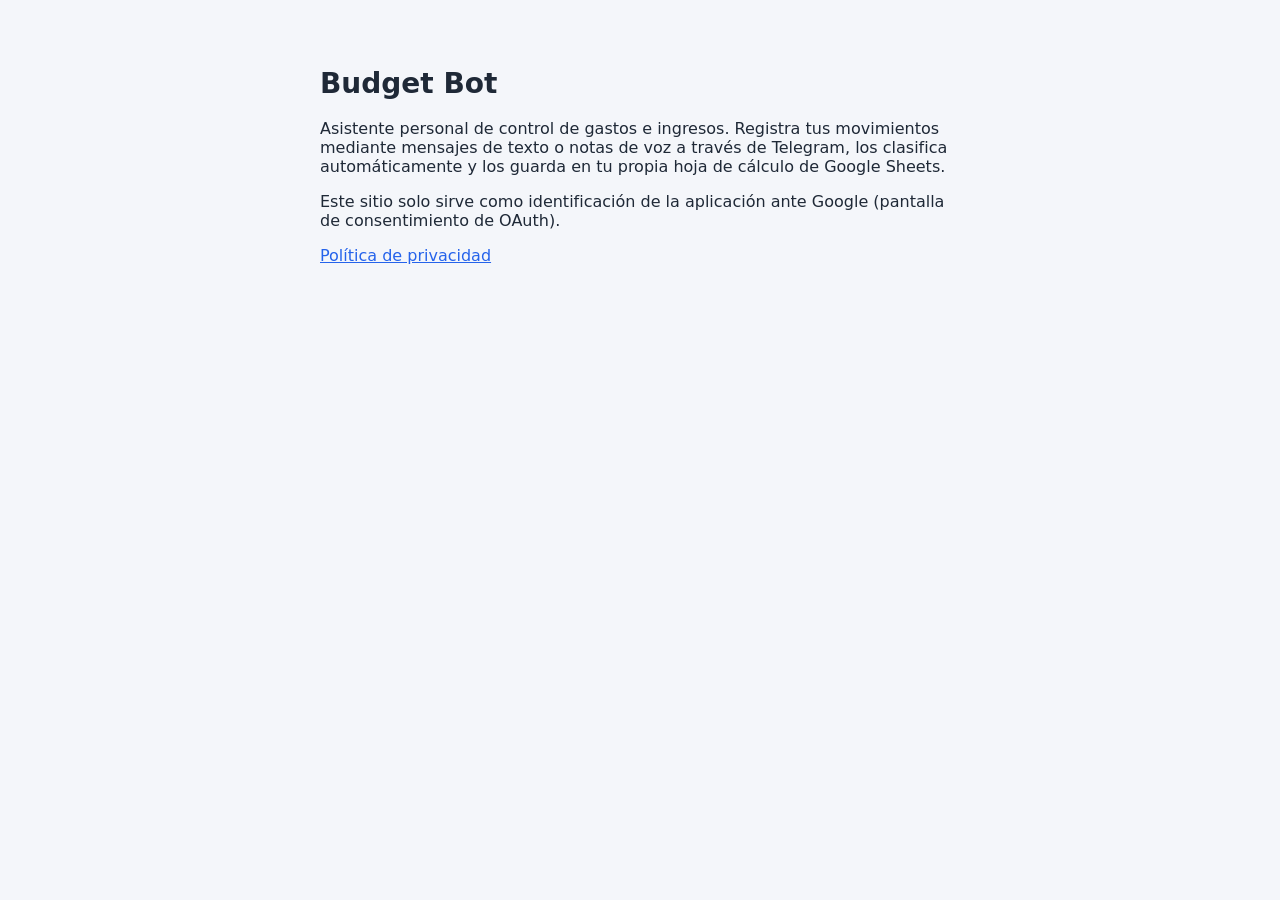
==== index.html @ 6d4813df "Sitio de identificación OAuth de Budget Bot" ====
<!DOCTYPE html>
<html lang="es">
<head>
  <meta charset="UTF-8">
  <meta name="viewport" content="width=device-width, initial-scale=1.0">
  <title>Budget Bot</title>
  <style>
    body { font-family: system-ui, -apple-system, Segoe UI, Roboto, sans-serif; margin: 0; background: #f4f6fa; color: #1f2937; }
    main { max-width: 640px; margin: 0 auto; padding: 48px 24px; }
    h1 { font-size: 28px; }
    a { color: #2563eb; }
  </style>
</head>
<body>
  <main>
    <h1>Budget Bot</h1>
    <p>Asistente personal de control de gastos e ingresos. Registra tus movimientos mediante mensajes de texto o notas de voz a través de Telegram, los clasifica automáticamente y los guarda en tu propia hoja de cálculo de Google Sheets.</p>
    <p>Este sitio solo sirve como identificación de la aplicación ante Google (pantalla de consentimiento de OAuth).</p>
    <p><a href="privacy.html">Política de privacidad</a></p>
  </main>
</body>
</html>
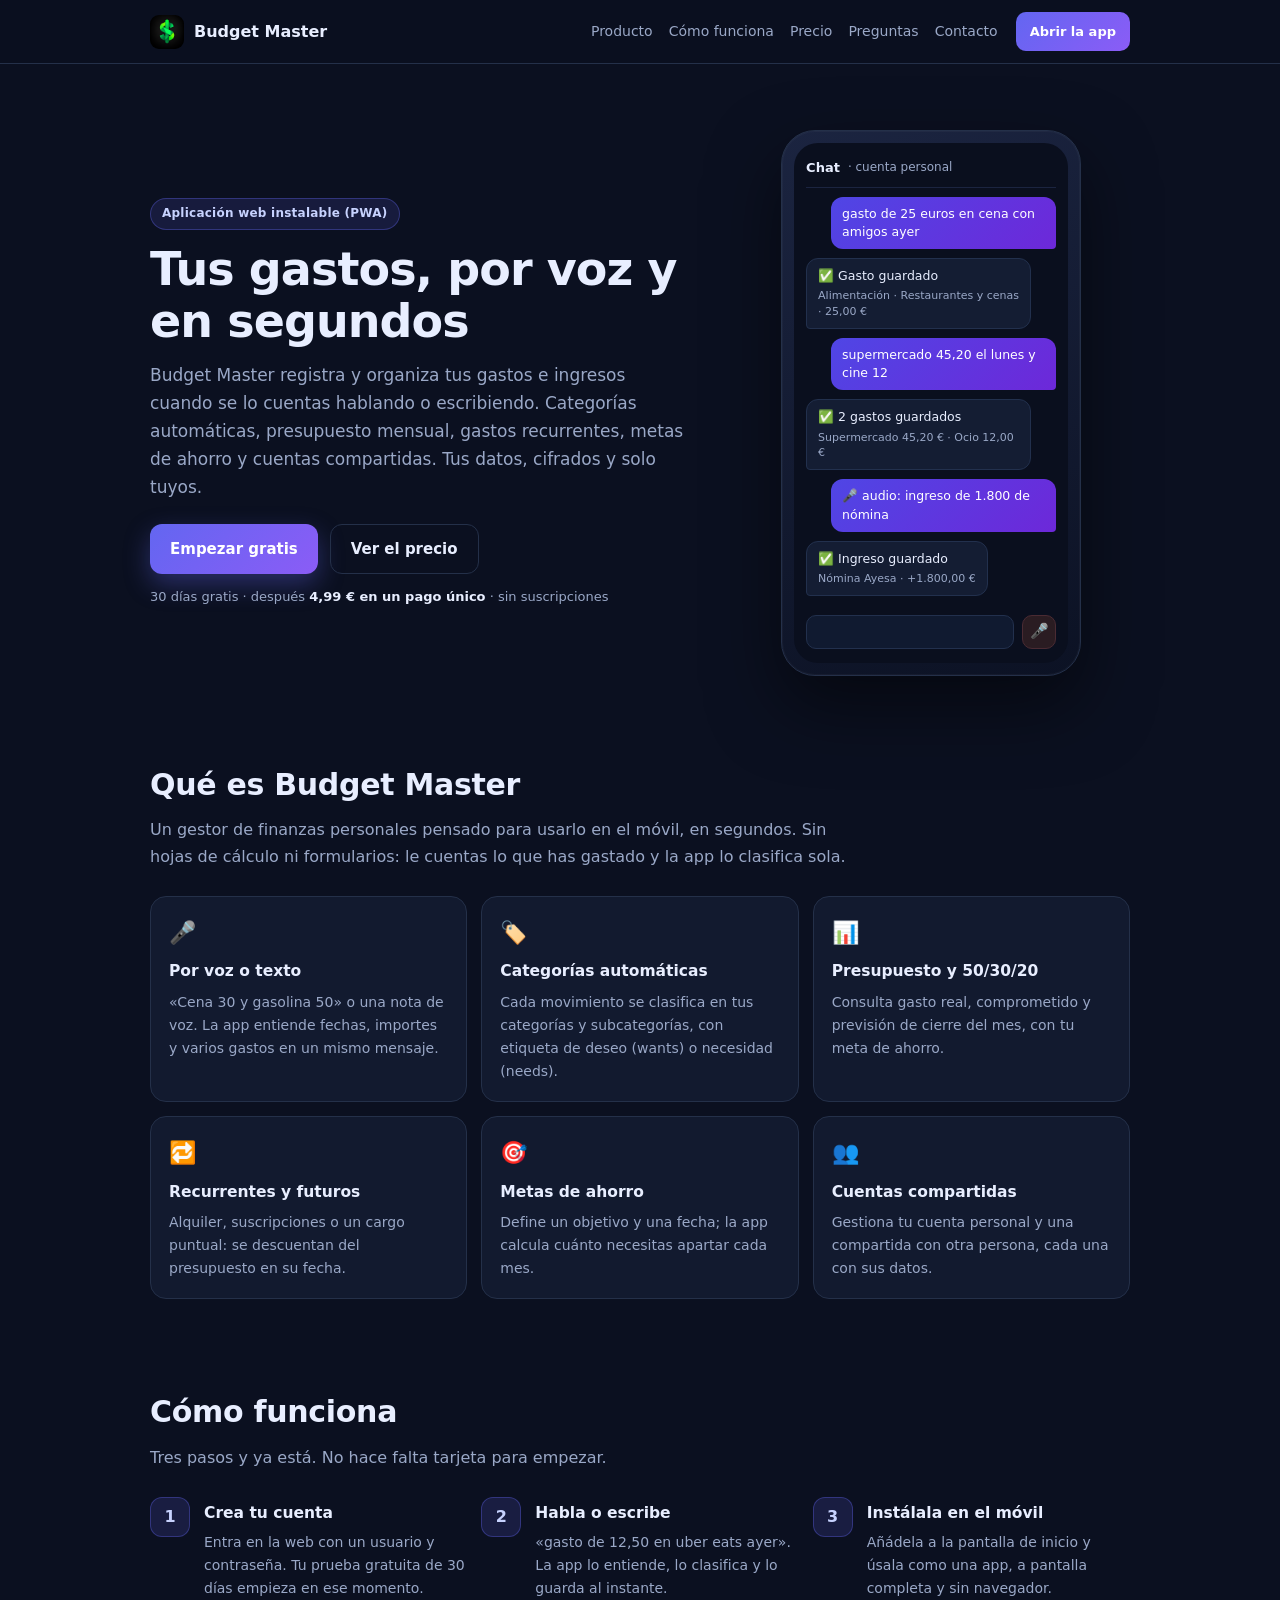
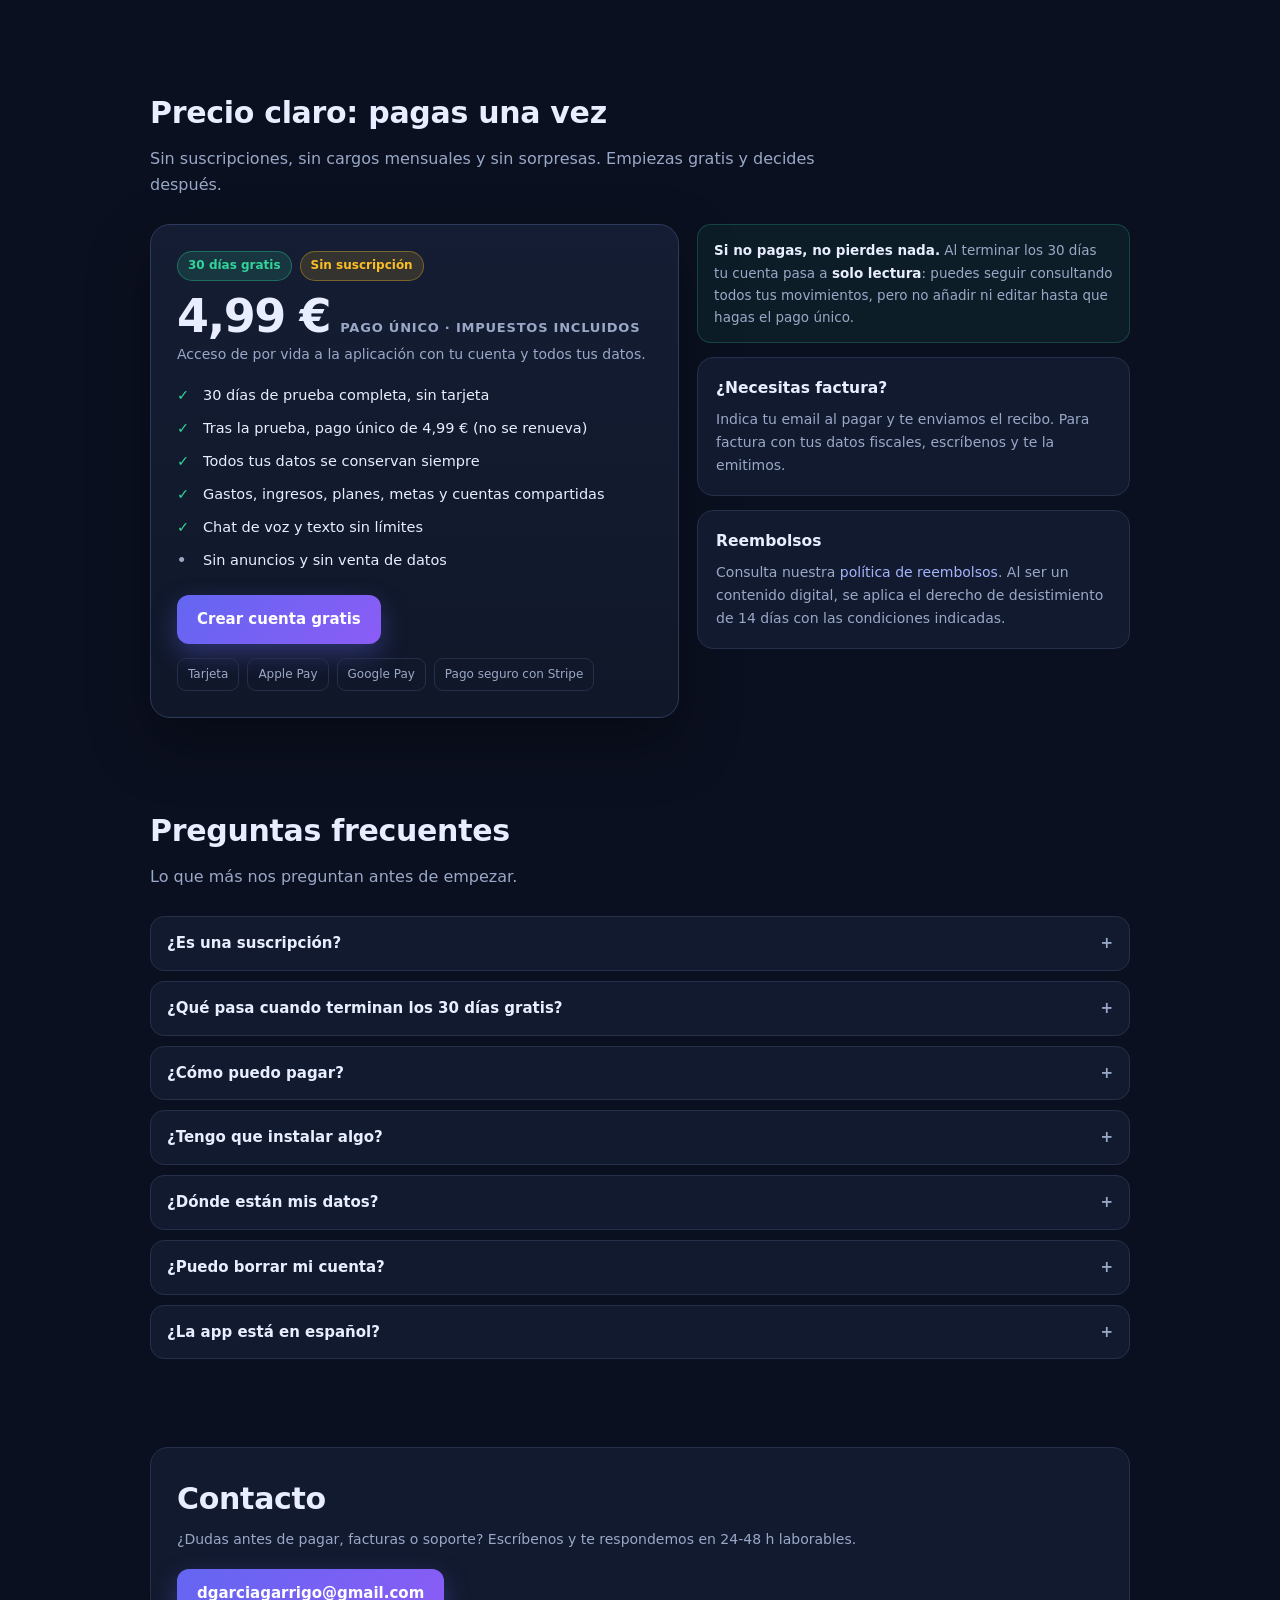
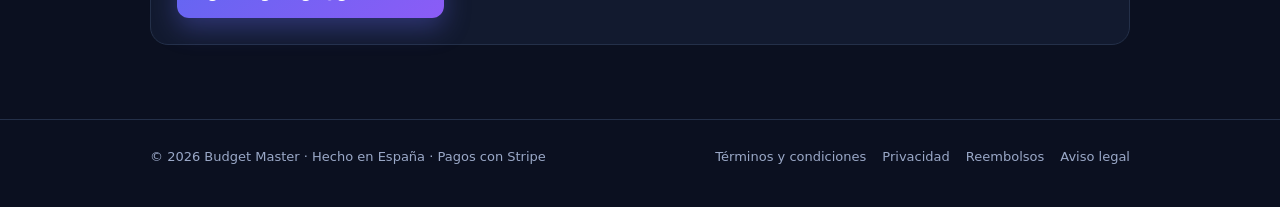
==== commit e58110af: "Web de identificación del negocio para Stripe: producto, precio 4,99 € pago único, términos, privaci" ====
--- a/index.html
+++ b/index.html
@@ -1,22 +1,225 @@
 <!DOCTYPE html>
 <html lang="es">
 <head>
-  <meta charset="UTF-8">
-  <meta name="viewport" content="width=device-width, initial-scale=1.0">
-  <title>Budget Bot</title>
-  <style>
-    body { font-family: system-ui, -apple-system, Segoe UI, Roboto, sans-serif; margin: 0; background: #f4f6fa; color: #1f2937; }
-    main { max-width: 640px; margin: 0 auto; padding: 48px 24px; }
-    h1 { font-size: 28px; }
-    a { color: #2563eb; }
-  </style>
+  <meta charset="utf-8">
+  <meta name="viewport" content="width=device-width, initial-scale=1">
+  <title>Budget Master — Controla tus gastos hablando</title>
+  <meta name="description" content="Budget Master es una aplicación web para registrar y controlar tus gastos e ingresos por voz o texto. 30 días gratis y después 4,99 € en un pago único.">
+  <link rel="icon" href="logo.png">
+  <link rel="stylesheet" href="styles.css">
 </head>
 <body>
-  <main>
-    <h1>Budget Bot</h1>
-    <p>Asistente personal de control de gastos e ingresos. Registra tus movimientos mediante mensajes de texto o notas de voz a través de Telegram, los clasifica automáticamente y los guarda en tu propia hoja de cálculo de Google Sheets.</p>
-    <p>Este sitio solo sirve como identificación de la aplicación ante Google (pantalla de consentimiento de OAuth).</p>
-    <p><a href="privacy.html">Política de privacidad</a></p>
-  </main>
+
+<header class="nav">
+  <div class="wrap nav-in">
+    <a class="brand" href="./"><img src="logo.png" alt="Budget Master" width="34" height="34"><span>Budget Master</span></a>
+    <nav>
+      <a href="#producto">Producto</a>
+      <a href="#como">Cómo funciona</a>
+      <a href="#precio">Precio</a>
+      <a href="#faq">Preguntas</a>
+      <a href="#contacto">Contacto</a>
+    </nav>
+    <a class="btn btn-sm" href="https://51-170-45-164.sslip.io" target="_blank" rel="noopener">Abrir la app</a>
+  </div>
+</header>
+
+<main>
+
+  <section class="hero">
+    <div class="wrap hero-in">
+      <div>
+        <span class="pill">Aplicación web instalable (PWA)</span>
+        <h1>Tus gastos, por voz y en segundos</h1>
+        <p class="lead">
+          Budget Master registra y organiza tus gastos e ingresos cuando se lo cuentas hablando o
+          escribiendo. Categorías automáticas, presupuesto mensual, gastos recurrentes, metas de ahorro
+          y cuentas compartidas. Tus datos, cifrados y solo tuyos.
+        </p>
+        <div class="cta">
+          <a class="btn" href="https://51-170-45-164.sslip.io" target="_blank" rel="noopener">Empezar gratis</a>
+          <a class="btn btn-ghost" href="#precio">Ver el precio</a>
+        </div>
+        <p class="tiny">30 días gratis · después <b>4,99 € en un pago único</b> · sin suscripciones</p>
+      </div>
+
+      <div class="mock" aria-hidden="true">
+        <div class="phone">
+          <div class="screen">
+            <div class="top"><b>Chat</b> · cuenta personal</div>
+            <div class="bub me">gasto de 25 euros en cena con amigos ayer</div>
+            <div class="bub bot">✅ Gasto guardado
+              <small>Alimentación · Restaurantes y cenas · 25,00 €</small>
+            </div>
+            <div class="bub me">supermercado 45,20 el lunes y cine 12</div>
+            <div class="bub bot">✅ 2 gastos guardados
+              <small>Supermercado 45,20 € · Ocio 12,00 €</small>
+            </div>
+            <div class="bub me">🎤 audio: ingreso de 1.800 de nómina</div>
+            <div class="bub bot">✅ Ingreso guardado
+              <small>Nómina Ayesa · +1.800,00 €</small>
+            </div>
+            <div class="mic-row"><div class="bar"></div><div class="ico">🎤</div></div>
+          </div>
+        </div>
+      </div>
+    </div>
+  </section>
+
+  <section id="producto">
+    <div class="wrap">
+      <h2>Qué es Budget Master</h2>
+      <p class="sub">
+        Un gestor de finanzas personales pensado para usarlo en el móvil, en segundos. Sin hojas de
+        cálculo ni formularios: le cuentas lo que has gastado y la app lo clasifica sola.
+      </p>
+      <div class="grid">
+        <div class="card"><span class="em">🎤</span><h3>Por voz o texto</h3>
+          <p>«Cena 30 y gasolina 50» o una nota de voz. La app entiende fechas, importes y varios gastos en un mismo mensaje.</p></div>
+        <div class="card"><span class="em">🏷️</span><h3>Categorías automáticas</h3>
+          <p>Cada movimiento se clasifica en tus categorías y subcategorías, con etiqueta de deseo (wants) o necesidad (needs).</p></div>
+        <div class="card"><span class="em">📊</span><h3>Presupuesto y 50/30/20</h3>
+          <p>Consulta gasto real, comprometido y previsión de cierre del mes, con tu meta de ahorro.</p></div>
+        <div class="card"><span class="em">🔁</span><h3>Recurrentes y futuros</h3>
+          <p>Alquiler, suscripciones o un cargo puntual: se descuentan del presupuesto en su fecha.</p></div>
+        <div class="card"><span class="em">🎯</span><h3>Metas de ahorro</h3>
+          <p>Define un objetivo y una fecha; la app calcula cuánto necesitas apartar cada mes.</p></div>
+        <div class="card"><span class="em">👥</span><h3>Cuentas compartidas</h3>
+          <p>Gestiona tu cuenta personal y una compartida con otra persona, cada una con sus datos.</p></div>
+      </div>
+    </div>
+  </section>
+
+  <section id="como">
+    <div class="wrap">
+      <h2>Cómo funciona</h2>
+      <p class="sub">Tres pasos y ya está. No hace falta tarjeta para empezar.</p>
+      <div class="steps">
+        <div class="step">
+          <h3>Crea tu cuenta</h3>
+          <p>Entra en la web con un usuario y contraseña. Tu prueba gratuita de 30 días empieza en ese momento.</p>
+        </div>
+        <div class="step">
+          <h3>Habla o escribe</h3>
+          <p>«gasto de 12,50 en uber eats ayer». La app lo entiende, lo clasifica y lo guarda al instante.</p>
+        </div>
+        <div class="step">
+          <h3>Instálala en el móvil</h3>
+          <p>Añádela a la pantalla de inicio y úsala como una app, a pantalla completa y sin navegador.</p>
+        </div>
+      </div>
+    </div>
+  </section>
+
+  <section id="precio">
+    <div class="wrap">
+      <h2>Precio claro: pagas una vez</h2>
+      <p class="sub">Sin suscripciones, sin cargos mensuales y sin sorpresas. Empiezas gratis y decides después.</p>
+      <div class="price-wrap">
+        <div class="price-card">
+          <div style="display:flex;gap:8px;flex-wrap:wrap;margin-bottom:12px">
+            <span class="badge badge-green">30 días gratis</span>
+            <span class="badge badge-amber">Sin suscripción</span>
+          </div>
+          <div class="price-top">
+            <span class="price-big">4,99 €</span>
+            <span class="price-note">pago único · impuestos incluidos</span>
+          </div>
+          <p style="margin:0;color:var(--muted);font-size:14px">Acceso de por vida a la aplicación con tu cuenta y todos tus datos.</p>
+          <ul class="price-list">
+            <li>30 días de prueba completa, sin tarjeta</li>
+            <li>Tras la prueba, pago único de 4,99 € (no se renueva)</li>
+            <li>Todos tus datos se conservan siempre</li>
+            <li>Gastos, ingresos, planes, metas y cuentas compartidas</li>
+            <li>Chat de voz y texto sin límites</li>
+            <li class="off">Sin anuncios y sin venta de datos</li>
+          </ul>
+          <a class="btn" href="https://51-170-45-164.sslip.io" target="_blank" rel="noopener">Crear cuenta gratis</a>
+          <div class="pay-row">
+            <span class="pay-chip">Tarjeta</span>
+            <span class="pay-chip">Apple Pay</span>
+            <span class="pay-chip">Google Pay</span>
+            <span class="pay-chip">Pago seguro con Stripe</span>
+          </div>
+        </div>
+        <div class="side">
+          <div class="note">
+            <b>Si no pagas, no pierdes nada.</b> Al terminar los 30 días tu cuenta pasa a
+            <b>solo lectura</b>: puedes seguir consultando todos tus movimientos, pero no añadir ni
+            editar hasta que hagas el pago único.
+          </div>
+          <div class="card">
+            <h3>¿Necesitas factura?</h3>
+            <p>Indica tu email al pagar y te enviamos el recibo. Para factura con tus datos fiscales,
+              escríbenos y te la emitimos.</p>
+          </div>
+          <div class="card">
+            <h3>Reembolsos</h3>
+            <p>Consulta nuestra <a href="reembolsos.html">política de reembolsos</a>. Al ser un
+              contenido digital, se aplica el derecho de desistimiento de 14 días con las condiciones
+              indicadas.</p>
+          </div>
+        </div>
+      </div>
+    </div>
+  </section>
+
+  <section id="faq">
+    <div class="wrap">
+      <h2>Preguntas frecuentes</h2>
+      <p class="sub">Lo que más nos preguntan antes de empezar.</p>
+      <div class="faq">
+        <details><summary>¿Es una suscripción?</summary>
+          <p>No. Pagas 4,99 € una sola vez y tienes acceso de por vida. No hay renovaciones ni cargos
+            recurrentes.</p></details>
+        <details><summary>¿Qué pasa cuando terminan los 30 días gratis?</summary>
+          <p>Sigues entrando y viendo todos tus datos en modo solo lectura. No se borra nada. Para
+            volver a añadir o editar, haces el pago único cuando quieras.</p></details>
+        <details><summary>¿Cómo puedo pagar?</summary>
+          <p>Con tarjeta de débito o crédito, Apple Pay o Google Pay, a través de Stripe. No necesitas
+            cuenta en Stripe ni en PayPal. Los datos de tu tarjeta los gestiona Stripe; nosotros no los
+            almacenamos.</p></details>
+        <details><summary>¿Tengo que instalar algo?</summary>
+          <p>No. Funciona en el navegador. Si quieres, puedes añadirla a la pantalla de inicio del móvil
+            y se abre como una app.</p></details>
+        <details><summary>¿Dónde están mis datos?</summary>
+          <p>En un servidor propio dentro de la Unión Europea, cifrados en reposo. Tus notas de voz se
+            procesan para transcribirlas y se eliminan: no se almacena el audio.</p></details>
+        <details><summary>¿Puedo borrar mi cuenta?</summary>
+          <p>Sí. Escríbenos desde el email con el que te registraste y eliminamos tu cuenta y tus datos.
+            Más información en la <a href="privacy.html">política de privacidad</a>.</p></details>
+        <details><summary>¿La app está en español?</summary>
+          <p>Sí, está pensada para español: entiende frases naturales como «ayer pagué 20 en el
+            supermercado» o «gasto recurrente de 10 de Spotify cada mes».</p></details>
+      </div>
+    </div>
+  </section>
+
+  <section id="contacto">
+    <div class="wrap">
+      <div class="contact">
+        <div>
+          <h2>Contacto</h2>
+          <p>¿Dudas antes de pagar, facturas o soporte? Escríbenos y te respondemos en 24-48 h laborables.</p>
+        </div>
+        <a class="btn" href="mailto:dgarciagarrigo@gmail.com?subject=Budget%20Master">dgarciagarrigo@gmail.com</a>
+      </div>
+    </div>
+  </section>
+
+</main>
+
+<footer>
+  <div class="wrap foot-in">
+    <div>© 2026 Budget Master · Hecho en España · Pagos con Stripe</div>
+    <div class="foot-links">
+      <a href="terminos.html">Términos y condiciones</a>
+      <a href="privacy.html">Privacidad</a>
+      <a href="reembolsos.html">Reembolsos</a>
+      <a href="aviso-legal.html">Aviso legal</a>
+    </div>
+  </div>
+</footer>
+
 </body>
-</html>+</html>
--- a/styles.css
+++ b/styles.css
@@ -0,0 +1,202 @@
+:root {
+  --bg: #0b1020;
+  --card: #121a2f;
+  --card2: #0f172a;
+  --line: #243049;
+  --text: #e8eeff;
+  --muted: #9aa8c7;
+  --indigo: #6366f1;
+  --violet: #8b5cf6;
+  --green: #34d399;
+  --amber: #fbbf24;
+}
+
+* { box-sizing: border-box; }
+
+html { scroll-behavior: smooth; }
+
+body {
+  margin: 0;
+  background: radial-gradient(1100px 620px at 50% -12%, #1b2550 0%, var(--bg) 58%) var(--bg);
+  color: var(--text);
+  font-family: system-ui, -apple-system, "Segoe UI", Roboto, Inter, Arial, sans-serif;
+  line-height: 1.65;
+  -webkit-text-size-adjust: 100%;
+}
+
+a { color: #a5b4fc; text-decoration: none; }
+a:hover { text-decoration: underline; }
+
+.wrap { width: min(980px, 92vw); margin: 0 auto; }
+
+/* ── Cabecera ── */
+.nav {
+  position: sticky; top: 0; z-index: 20;
+  background: rgba(11, 16, 32, .84);
+  -webkit-backdrop-filter: blur(12px); backdrop-filter: blur(12px);
+  border-bottom: 1px solid var(--line);
+}
+.nav-in { display: flex; align-items: center; gap: 18px; padding: 12px 0; }
+.brand { display: flex; align-items: center; gap: 10px; font-weight: 800; font-size: 16px; color: var(--text); }
+.brand img { border-radius: 9px; display: block; }
+.nav nav { display: flex; gap: 16px; margin-left: auto; font-size: 14px; }
+.nav nav a { color: var(--muted); }
+.nav nav a:hover { color: var(--text); text-decoration: none; }
+
+/* ── Botones ── */
+.btn {
+  display: inline-flex; align-items: center; justify-content: center; gap: 8px;
+  padding: 12px 20px; border-radius: 12px; font-weight: 800; font-size: 15px;
+  background: linear-gradient(135deg, var(--indigo), var(--violet));
+  color: #fff; border: 0; cursor: pointer;
+  box-shadow: 0 10px 26px rgba(99, 102, 241, .35);
+  transition: transform .15s ease, box-shadow .15s ease, opacity .15s;
+}
+.btn:hover { transform: translateY(-1px); text-decoration: none; box-shadow: 0 14px 32px rgba(99, 102, 241, .45); }
+.btn-sm { padding: 9px 14px; font-size: 13px; border-radius: 10px; box-shadow: none; }
+.btn-ghost {
+  background: transparent; color: var(--text);
+  border: 1px solid var(--line); box-shadow: none;
+}
+.btn-ghost:hover { border-color: #3c4a6b; box-shadow: none; }
+
+/* ── Hero ── */
+.hero { padding: 66px 0 40px; }
+.hero-in { display: grid; grid-template-columns: 1.15fr .85fr; gap: 44px; align-items: center; }
+.pill {
+  display: inline-block; font-size: 12px; font-weight: 700; letter-spacing: .02em;
+  color: #c7d2fe; background: rgba(99, 102, 241, .14);
+  border: 1px solid rgba(99, 102, 241, .35);
+  padding: 5px 11px; border-radius: 999px; margin-bottom: 14px;
+}
+h1 { font-size: clamp(30px, 5vw, 46px); line-height: 1.12; margin: 0 0 14px; letter-spacing: -.02em; }
+.lead { font-size: 17px; color: var(--muted); margin: 0 0 22px; max-width: 56ch; }
+.cta { display: flex; flex-wrap: wrap; gap: 12px; margin-bottom: 12px; }
+.tiny { font-size: 13px; color: var(--muted); margin: 0; }
+.tiny b { color: var(--text); }
+
+/* ── Móvil de muestra (CSS, sin imágenes) ── */
+.mock { display: flex; justify-content: center; }
+.phone {
+  width: min(300px, 100%); border-radius: 34px; padding: 12px;
+  background: linear-gradient(160deg, #1b2440, #0c1224);
+  border: 1px solid var(--line);
+  box-shadow: 0 30px 70px rgba(0, 0, 0, .5), inset 0 0 0 1px rgba(255, 255, 255, .03);
+}
+.screen { background: #0a0f1e; border-radius: 24px; padding: 14px 12px; min-height: 330px; display: flex; flex-direction: column; gap: 9px; }
+.screen .top { display: flex; align-items: center; gap: 8px; padding-bottom: 8px; border-bottom: 1px solid #1b2440; font-size: 12px; color: var(--muted); }
+.screen .top b { color: var(--text); font-size: 13px; }
+.bub { max-width: 90%; padding: 8px 11px; border-radius: 12px; font-size: 12.5px; line-height: 1.45; }
+.bub.me { align-self: flex-end; background: linear-gradient(135deg, #4f46e5, #6d28d9); color: #fff; border-bottom-right-radius: 4px; }
+.bub.bot { align-self: flex-start; background: #141d33; border: 1px solid #22304d; border-bottom-left-radius: 4px; }
+.bub small { display: block; color: #9aa8c7; font-size: 11px; margin-top: 3px; }
+.mic-row { margin-top: auto; display: flex; gap: 8px; padding-top: 10px; }
+.mic-row .bar { flex: 1; height: 34px; border-radius: 10px; background: #101a30; border: 1px solid #22304d; }
+.mic-row .ico { width: 34px; height: 34px; border-radius: 10px; display: grid; place-items: center; background: #2a1c22; border: 1px solid #4a2b33; color: #f7a8a8; font-size: 15px; }
+
+/* ── Secciones ── */
+section { padding: 44px 0; }
+h2 { font-size: clamp(22px, 3.4vw, 30px); margin: 0 0 8px; letter-spacing: -.01em; }
+.sub { color: var(--muted); margin: 0 0 26px; max-width: 70ch; }
+
+.grid { display: grid; grid-template-columns: repeat(3, 1fr); gap: 14px; }
+.card {
+  background: var(--card); border: 1px solid var(--line); border-radius: 16px;
+  padding: 18px;
+}
+.card h3 { margin: 0 0 6px; font-size: 15.5px; }
+.card p { margin: 0; color: var(--muted); font-size: 14px; }
+.card .em { font-size: 22px; margin-bottom: 8px; display: block; }
+
+.steps { display: grid; grid-template-columns: repeat(3, 1fr); gap: 14px; counter-reset: s; }
+.step { position: relative; padding-left: 54px; }
+.step::before {
+  counter-increment: s; content: counter(s);
+  position: absolute; left: 0; top: 0; width: 38px; height: 38px; border-radius: 12px;
+  display: grid; place-items: center; font-weight: 800;
+  background: rgba(99, 102, 241, .16); color: #c7d2fe; border: 1px solid rgba(99, 102, 241, .35);
+}
+.step h3 { margin: 4px 0 4px; font-size: 15.5px; }
+.step p { margin: 0; color: var(--muted); font-size: 14px; }
+
+/* ── Precio ── */
+.price-wrap { display: grid; grid-template-columns: 1.1fr .9fr; gap: 18px; align-items: stretch; }
+.price-card {
+  background: linear-gradient(180deg, #141d33, #101729);
+  border: 1px solid #2c3a5c; border-radius: 20px; padding: 26px;
+  box-shadow: 0 24px 60px rgba(0, 0, 0, .35);
+}
+.price-top { display: flex; align-items: baseline; gap: 10px; margin-bottom: 4px; }
+.price-big { font-size: 46px; font-weight: 800; letter-spacing: -.03em; line-height: 1; }
+.price-note { font-size: 13px; font-weight: 700; color: var(--muted); text-transform: uppercase; letter-spacing: .06em; }
+.price-list { list-style: none; padding: 0; margin: 18px 0 22px; display: grid; gap: 9px; font-size: 14.5px; }
+.price-list li { padding-left: 26px; position: relative; }
+.price-list li::before { content: "✓"; position: absolute; left: 0; color: var(--green); font-weight: 800; }
+.price-list li.off::before { content: "•"; color: var(--muted); }
+.badge { display: inline-block; font-size: 12px; font-weight: 800; padding: 4px 10px; border-radius: 999px; }
+.badge-amber { background: rgba(251, 191, 36, .14); color: var(--amber); border: 1px solid rgba(251, 191, 36, .35); }
+.badge-green { background: rgba(52, 211, 153, .14); color: var(--green); border: 1px solid rgba(52, 211, 153, .35); }
+.pay-row { display: flex; flex-wrap: wrap; gap: 8px; margin-top: 14px; }
+.pay-chip { font-size: 12px; color: var(--muted); border: 1px solid var(--line); border-radius: 9px; padding: 6px 10px; }
+.side { display: flex; flex-direction: column; gap: 14px; }
+.note {
+  font-size: 13.5px; color: var(--muted); background: rgba(52, 211, 153, .07);
+  border: 1px solid rgba(52, 211, 153, .22); border-radius: 14px; padding: 14px 16px;
+}
+.note b { color: var(--text); }
+
+/* ── FAQ ── */
+.faq { display: grid; gap: 10px; }
+details {
+  background: var(--card); border: 1px solid var(--line); border-radius: 14px; padding: 14px 16px;
+}
+details[open] { border-color: #33426a; }
+summary { cursor: pointer; font-weight: 700; font-size: 15px; list-style: none; }
+summary::-webkit-details-marker { display: none; }
+summary::after { content: "+"; float: right; color: var(--muted); font-weight: 800; }
+details[open] summary::after { content: "–"; }
+details p { margin: 10px 0 0; color: var(--muted); font-size: 14px; }
+
+/* ── Contacto ── */
+.contact {
+  background: var(--card); border: 1px solid var(--line); border-radius: 18px; padding: 26px;
+  display: flex; flex-wrap: wrap; gap: 18px; align-items: center; justify-content: space-between;
+}
+.contact h2 { margin: 0 0 4px; }
+.contact p { margin: 0; color: var(--muted); font-size: 14px; }
+
+/* ── Pie ── */
+footer { border-top: 1px solid var(--line); margin-top: 30px; padding: 26px 0 40px; color: var(--muted); font-size: 13px; }
+.foot-in { display: flex; flex-wrap: wrap; gap: 14px; align-items: center; justify-content: space-between; }
+.foot-links { display: flex; flex-wrap: wrap; gap: 16px; }
+.foot-links a { color: var(--muted); }
+.foot-links a:hover { color: var(--text); }
+
+/* ── Páginas legales ── */
+.legal { padding: 34px 0 10px; }
+.legal .wrap { width: min(760px, 92vw); }
+.legal h1 { font-size: clamp(26px, 4vw, 34px); margin-bottom: 6px; }
+.legal .updated { color: var(--muted); font-size: 13px; margin-bottom: 26px; }
+.legal h2 { font-size: 18px; margin: 30px 0 8px; }
+.legal h3 { font-size: 15px; margin: 20px 0 6px; }
+.legal p, .legal li { color: #c9d3ea; font-size: 14.5px; }
+.legal ul { padding-left: 20px; }
+.legal li { margin-bottom: 6px; }
+.legal .back { display: inline-block; margin-bottom: 18px; font-size: 13.5px; }
+.legal table { width: 100%; border-collapse: collapse; margin: 10px 0; font-size: 14px; }
+.legal th, .legal td { text-align: left; border-bottom: 1px solid var(--line); padding: 8px 6px; vertical-align: top; }
+.legal code { background: #0e1628; border: 1px solid var(--line); border-radius: 6px; padding: 1px 5px; font-size: 12.5px; }
+
+@media (max-width: 860px) {
+  .hero-in { grid-template-columns: 1fr; gap: 26px; }
+  .mock { order: 2; }
+  .grid { grid-template-columns: repeat(2, 1fr); }
+  .steps { grid-template-columns: 1fr; }
+  .price-wrap { grid-template-columns: 1fr; }
+  .nav nav { display: none; }
+}
+@media (max-width: 560px) {
+  .grid { grid-template-columns: 1fr; }
+  .hero { padding-top: 40px; }
+  .price-big { font-size: 40px; }
+}
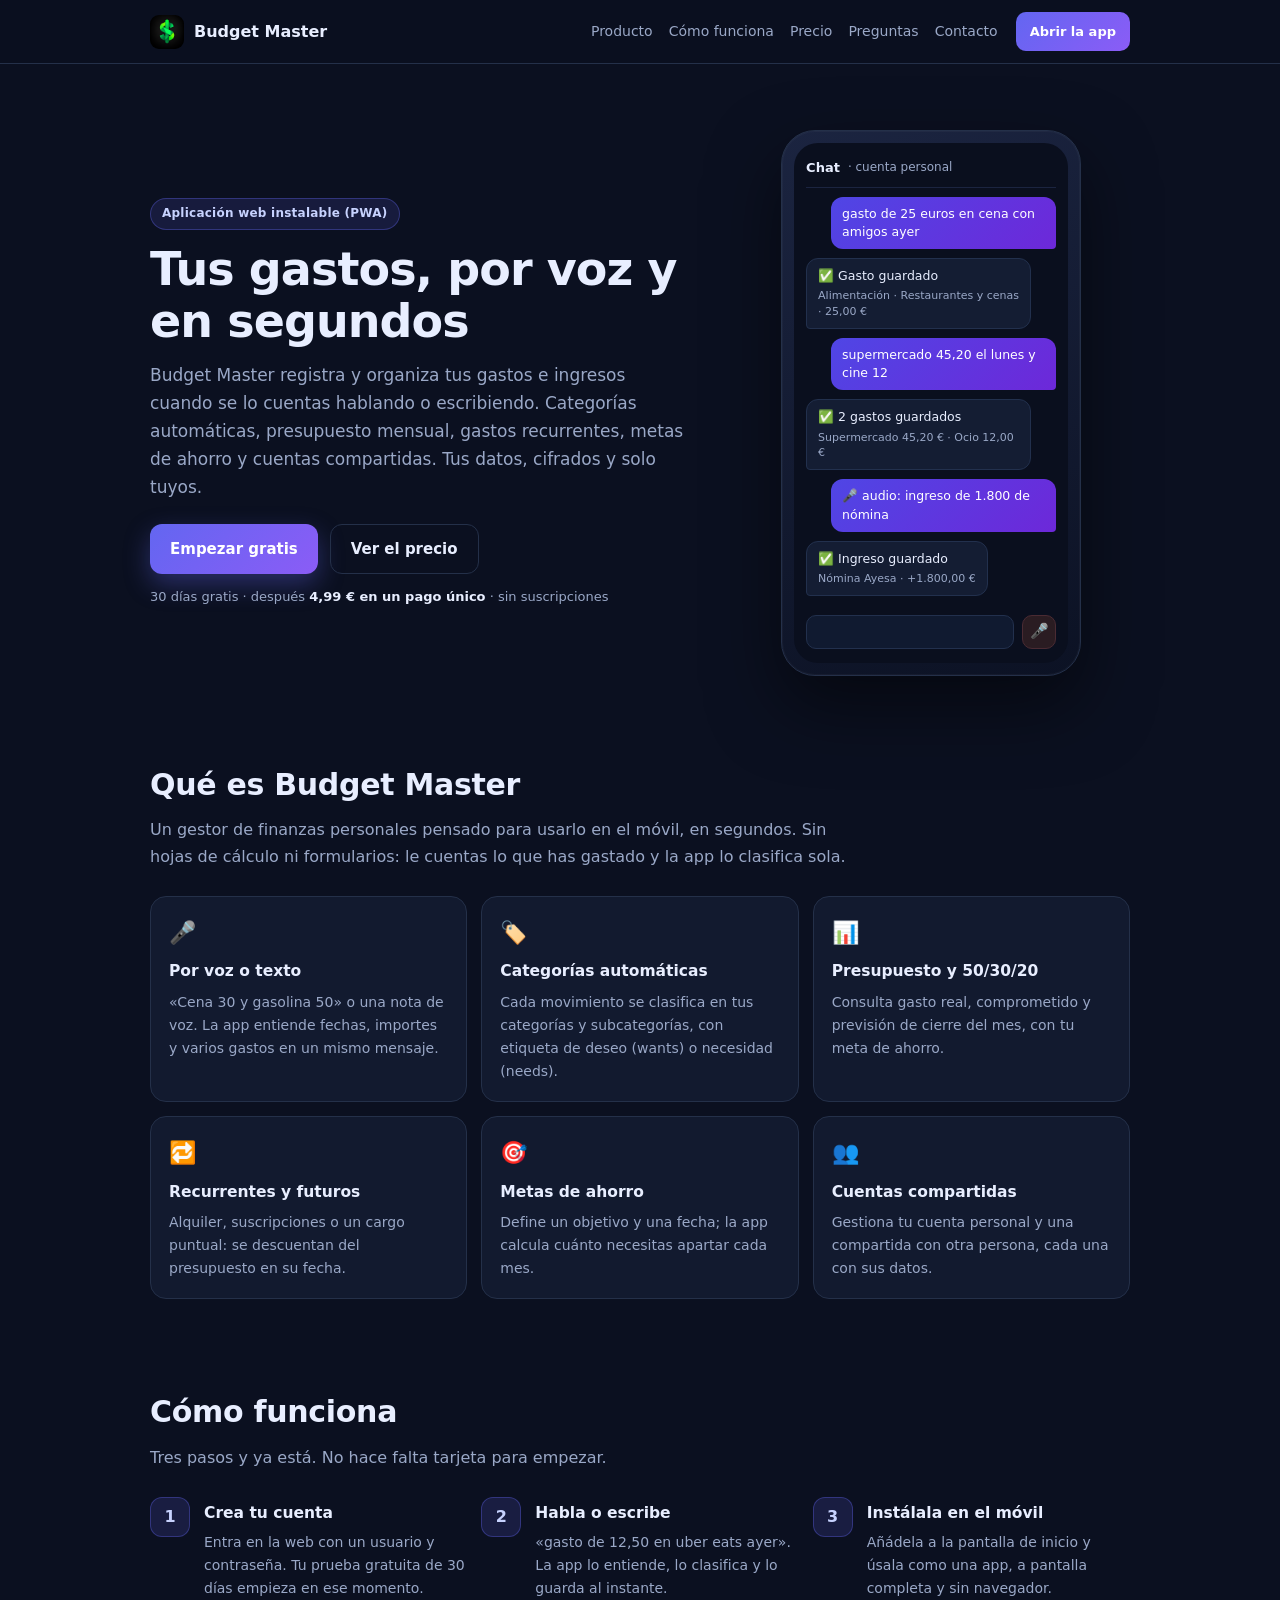
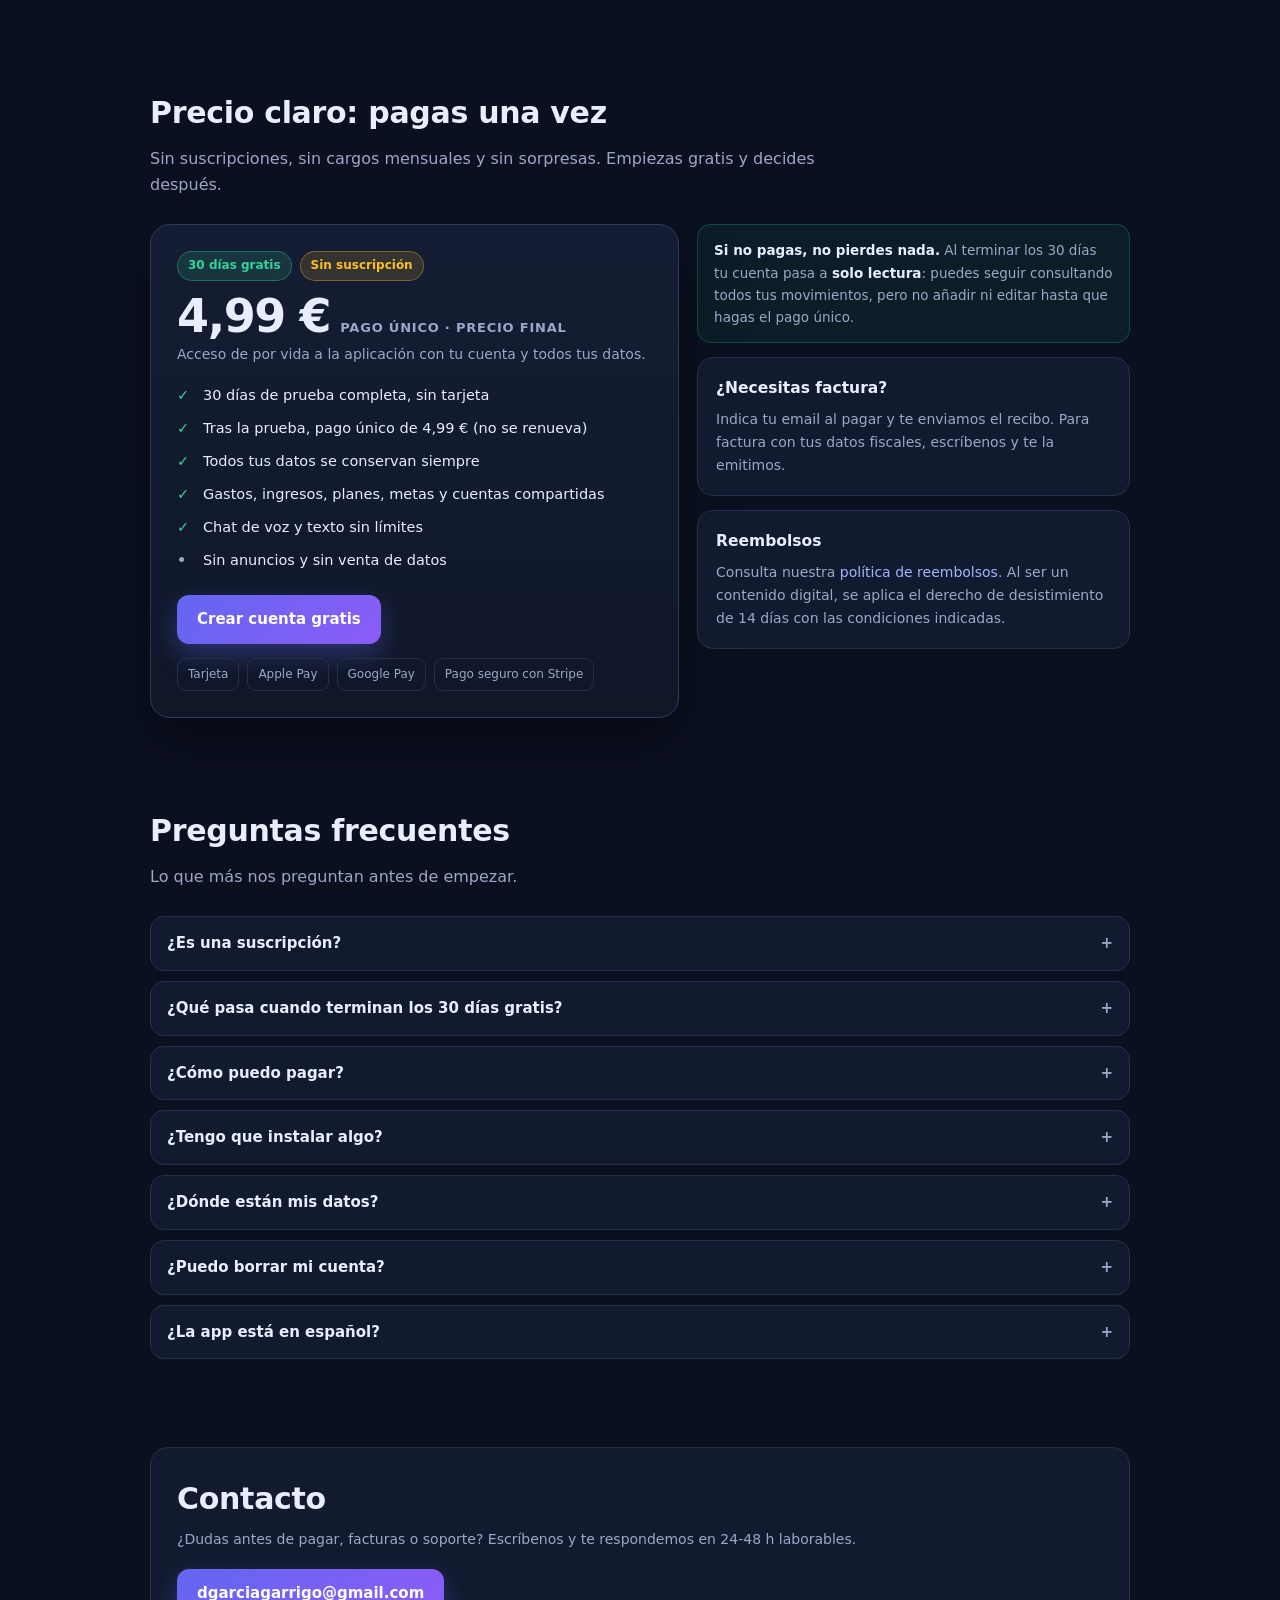
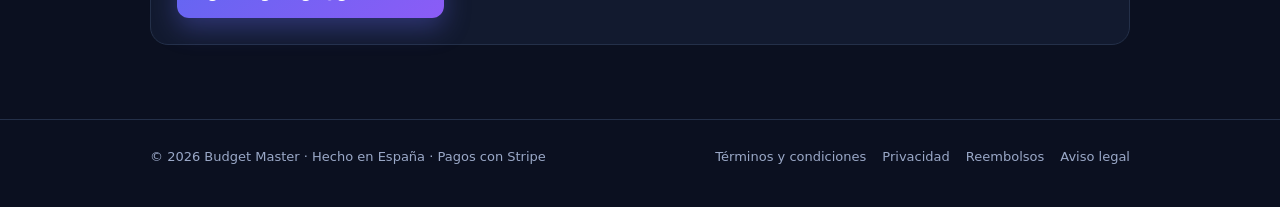
==== commit a9141f11: "Precio final 4,99 € (sin IVA desglosado)" ====
--- a/index.html
+++ b/index.html
@@ -123,7 +123,7 @@
           </div>
           <div class="price-top">
             <span class="price-big">4,99 €</span>
-            <span class="price-note">pago único · impuestos incluidos</span>
+            <span class="price-note">pago único · precio final</span>
           </div>
           <p style="margin:0;color:var(--muted);font-size:14px">Acceso de por vida a la aplicación con tu cuenta y todos tus datos.</p>
           <ul class="price-list">
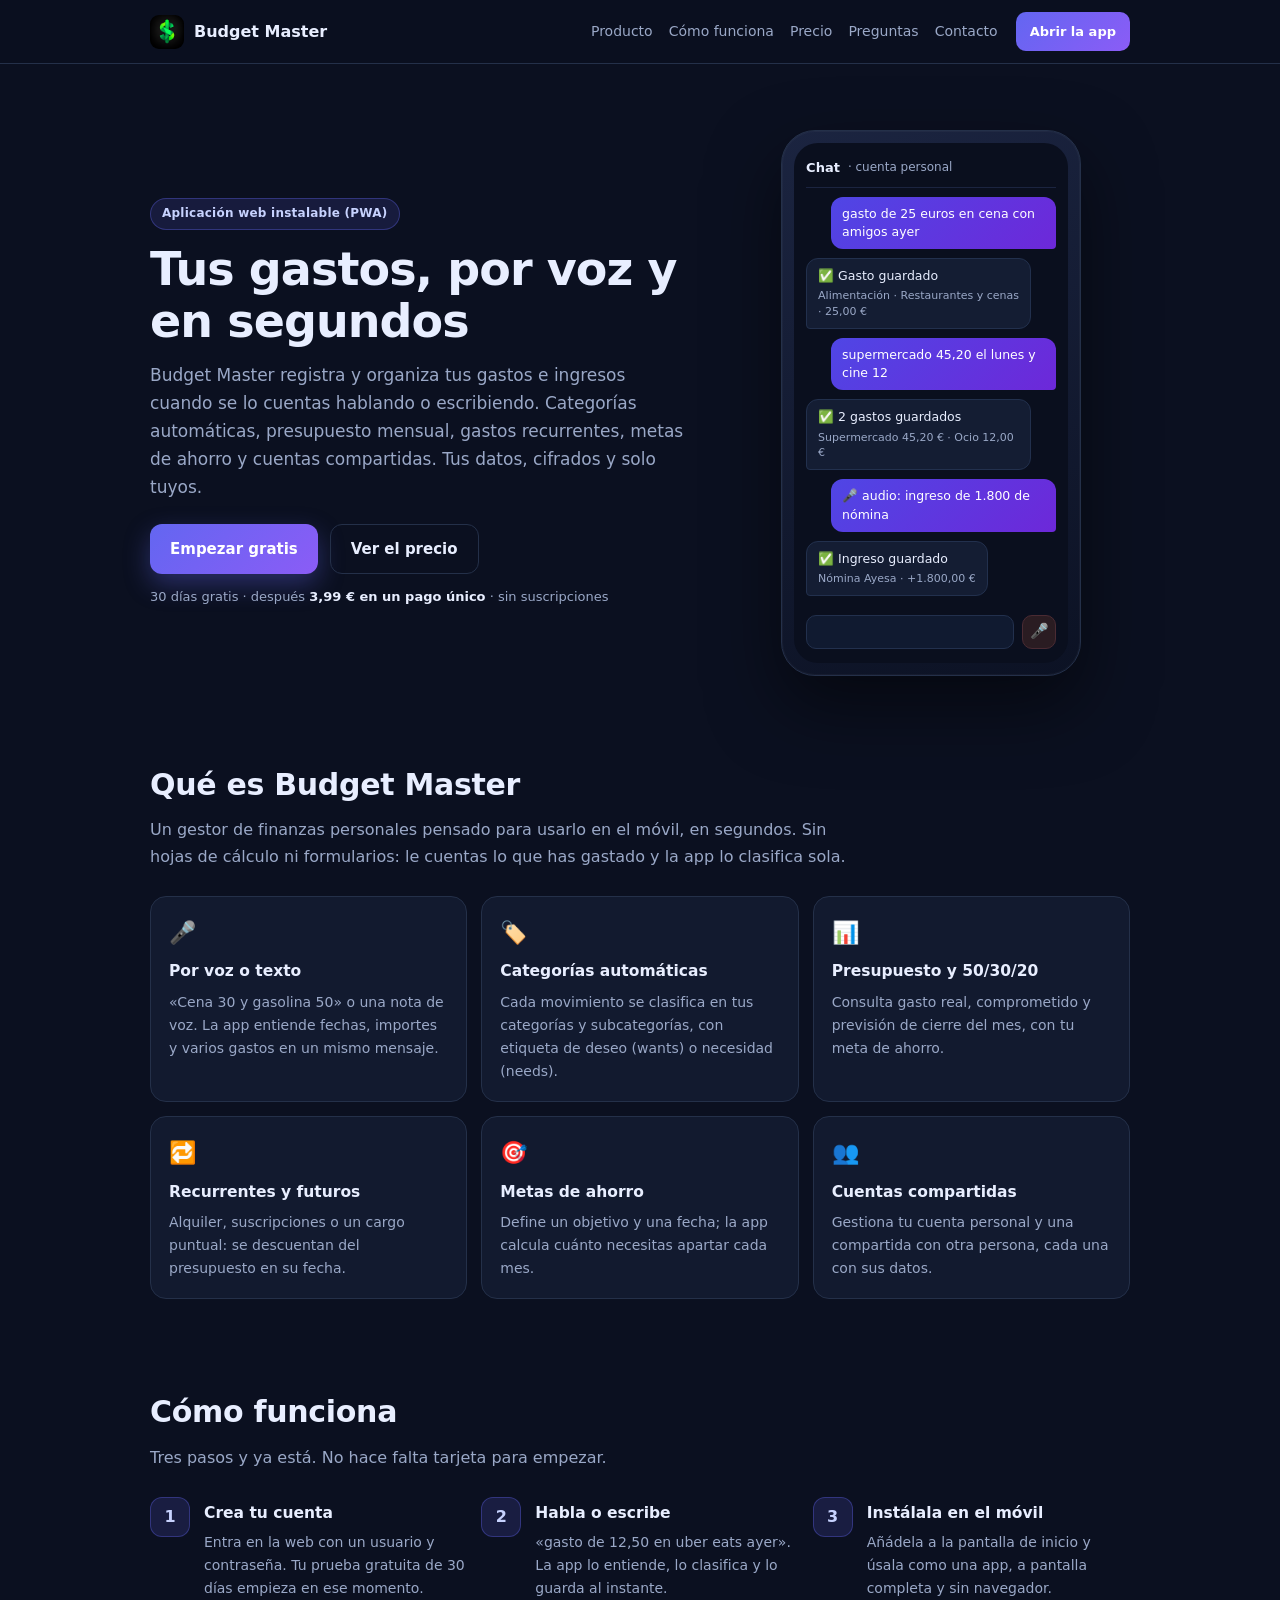
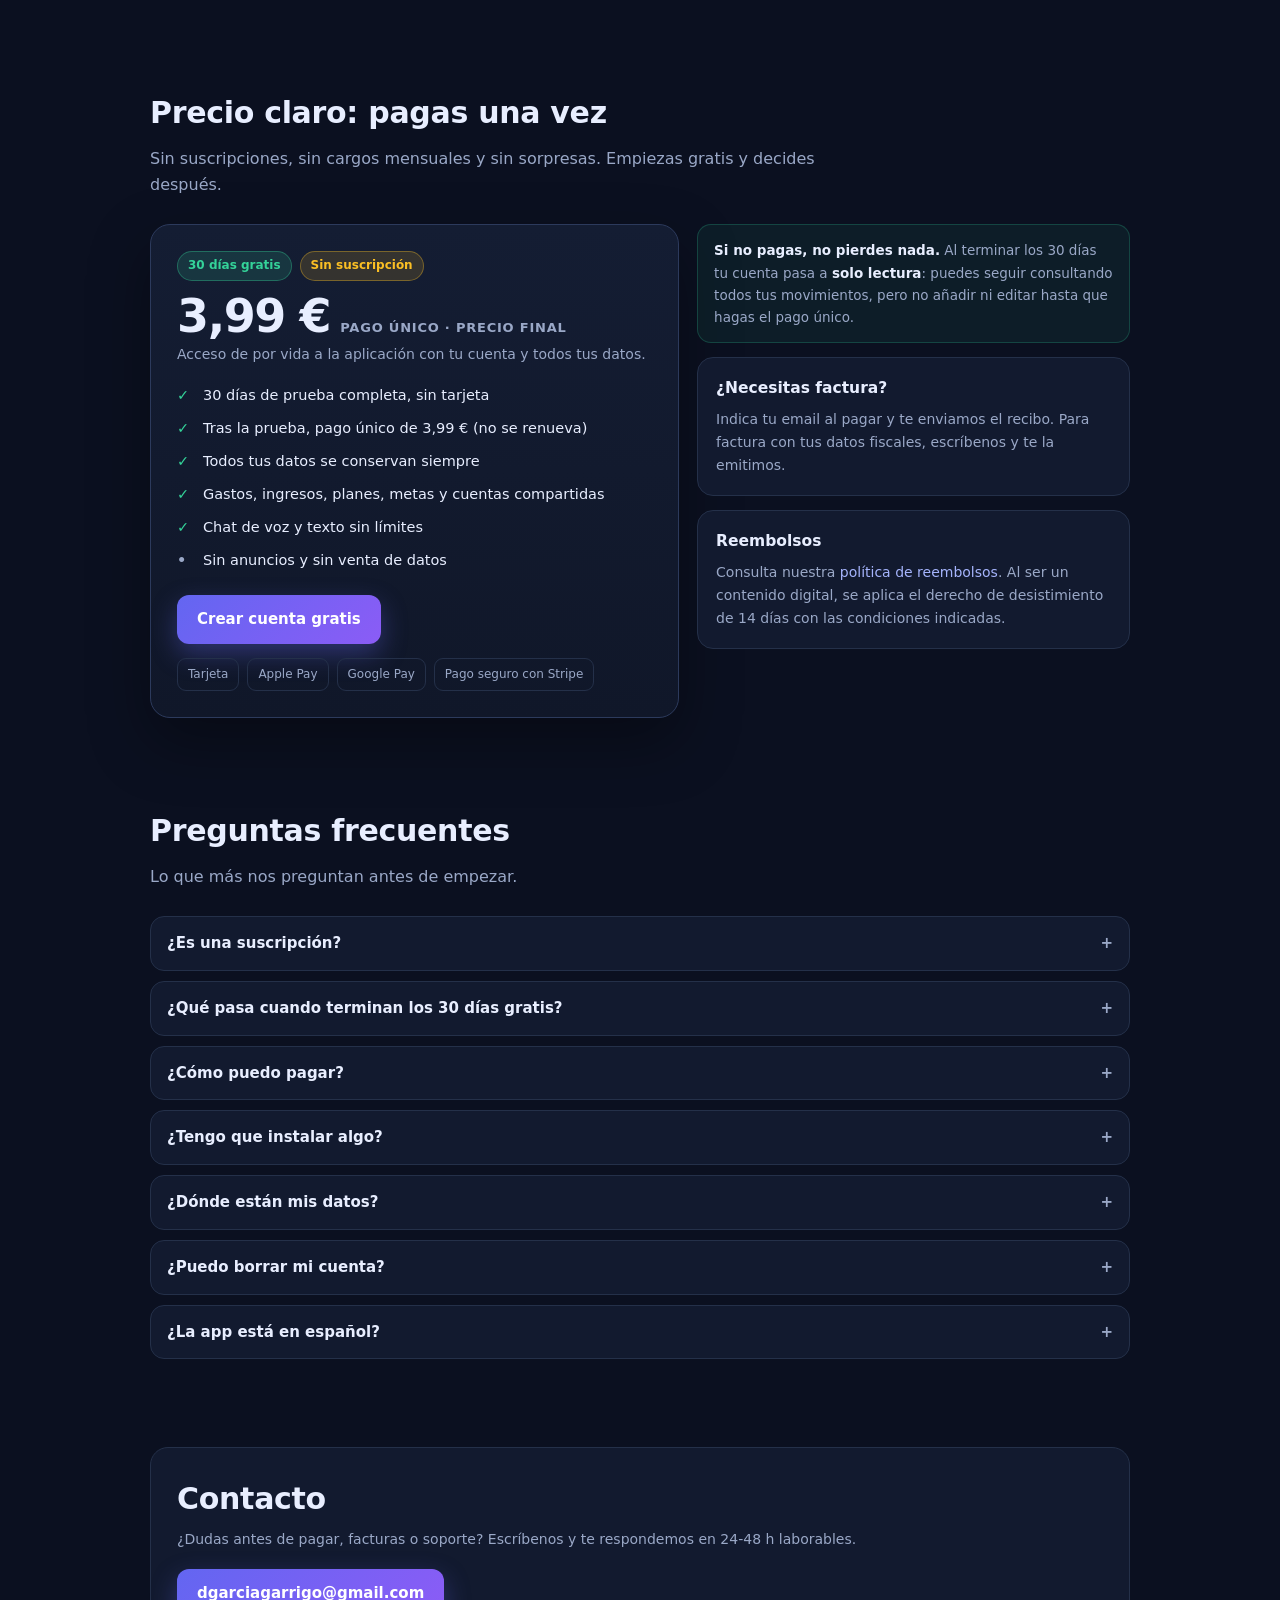
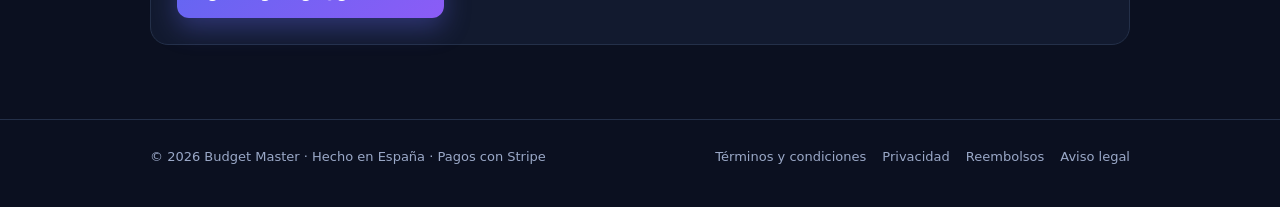
==== commit 20eec011: "Precio 3,99 € (pago único)" ====
--- a/index.html
+++ b/index.html
@@ -4,7 +4,7 @@
   <meta charset="utf-8">
   <meta name="viewport" content="width=device-width, initial-scale=1">
   <title>Budget Master — Controla tus gastos hablando</title>
-  <meta name="description" content="Budget Master es una aplicación web para registrar y controlar tus gastos e ingresos por voz o texto. 30 días gratis y después 4,99 € en un pago único.">
+  <meta name="description" content="Budget Master es una aplicación web para registrar y controlar tus gastos e ingresos por voz o texto. 30 días gratis y después 3,99 € en un pago único.">
   <link rel="icon" href="logo.png">
   <link rel="stylesheet" href="styles.css">
 </head>
@@ -40,7 +40,7 @@
           <a class="btn" href="https://51-170-45-164.sslip.io" target="_blank" rel="noopener">Empezar gratis</a>
           <a class="btn btn-ghost" href="#precio">Ver el precio</a>
         </div>
-        <p class="tiny">30 días gratis · después <b>4,99 € en un pago único</b> · sin suscripciones</p>
+        <p class="tiny">30 días gratis · después <b>3,99 € en un pago único</b> · sin suscripciones</p>
       </div>
 
       <div class="mock" aria-hidden="true">
@@ -122,13 +122,13 @@
             <span class="badge badge-amber">Sin suscripción</span>
           </div>
           <div class="price-top">
-            <span class="price-big">4,99 €</span>
+            <span class="price-big">3,99 €</span>
             <span class="price-note">pago único · precio final</span>
           </div>
           <p style="margin:0;color:var(--muted);font-size:14px">Acceso de por vida a la aplicación con tu cuenta y todos tus datos.</p>
           <ul class="price-list">
             <li>30 días de prueba completa, sin tarjeta</li>
-            <li>Tras la prueba, pago único de 4,99 € (no se renueva)</li>
+            <li>Tras la prueba, pago único de 3,99 € (no se renueva)</li>
             <li>Todos tus datos se conservan siempre</li>
             <li>Gastos, ingresos, planes, metas y cuentas compartidas</li>
             <li>Chat de voz y texto sin límites</li>
@@ -170,7 +170,7 @@
       <p class="sub">Lo que más nos preguntan antes de empezar.</p>
       <div class="faq">
         <details><summary>¿Es una suscripción?</summary>
-          <p>No. Pagas 4,99 € una sola vez y tienes acceso de por vida. No hay renovaciones ni cargos
+          <p>No. Pagas 3,99 € una sola vez y tienes acceso de por vida. No hay renovaciones ni cargos
             recurrentes.</p></details>
         <details><summary>¿Qué pasa cuando terminan los 30 días gratis?</summary>
           <p>Sigues entrando y viendo todos tus datos en modo solo lectura. No se borra nada. Para
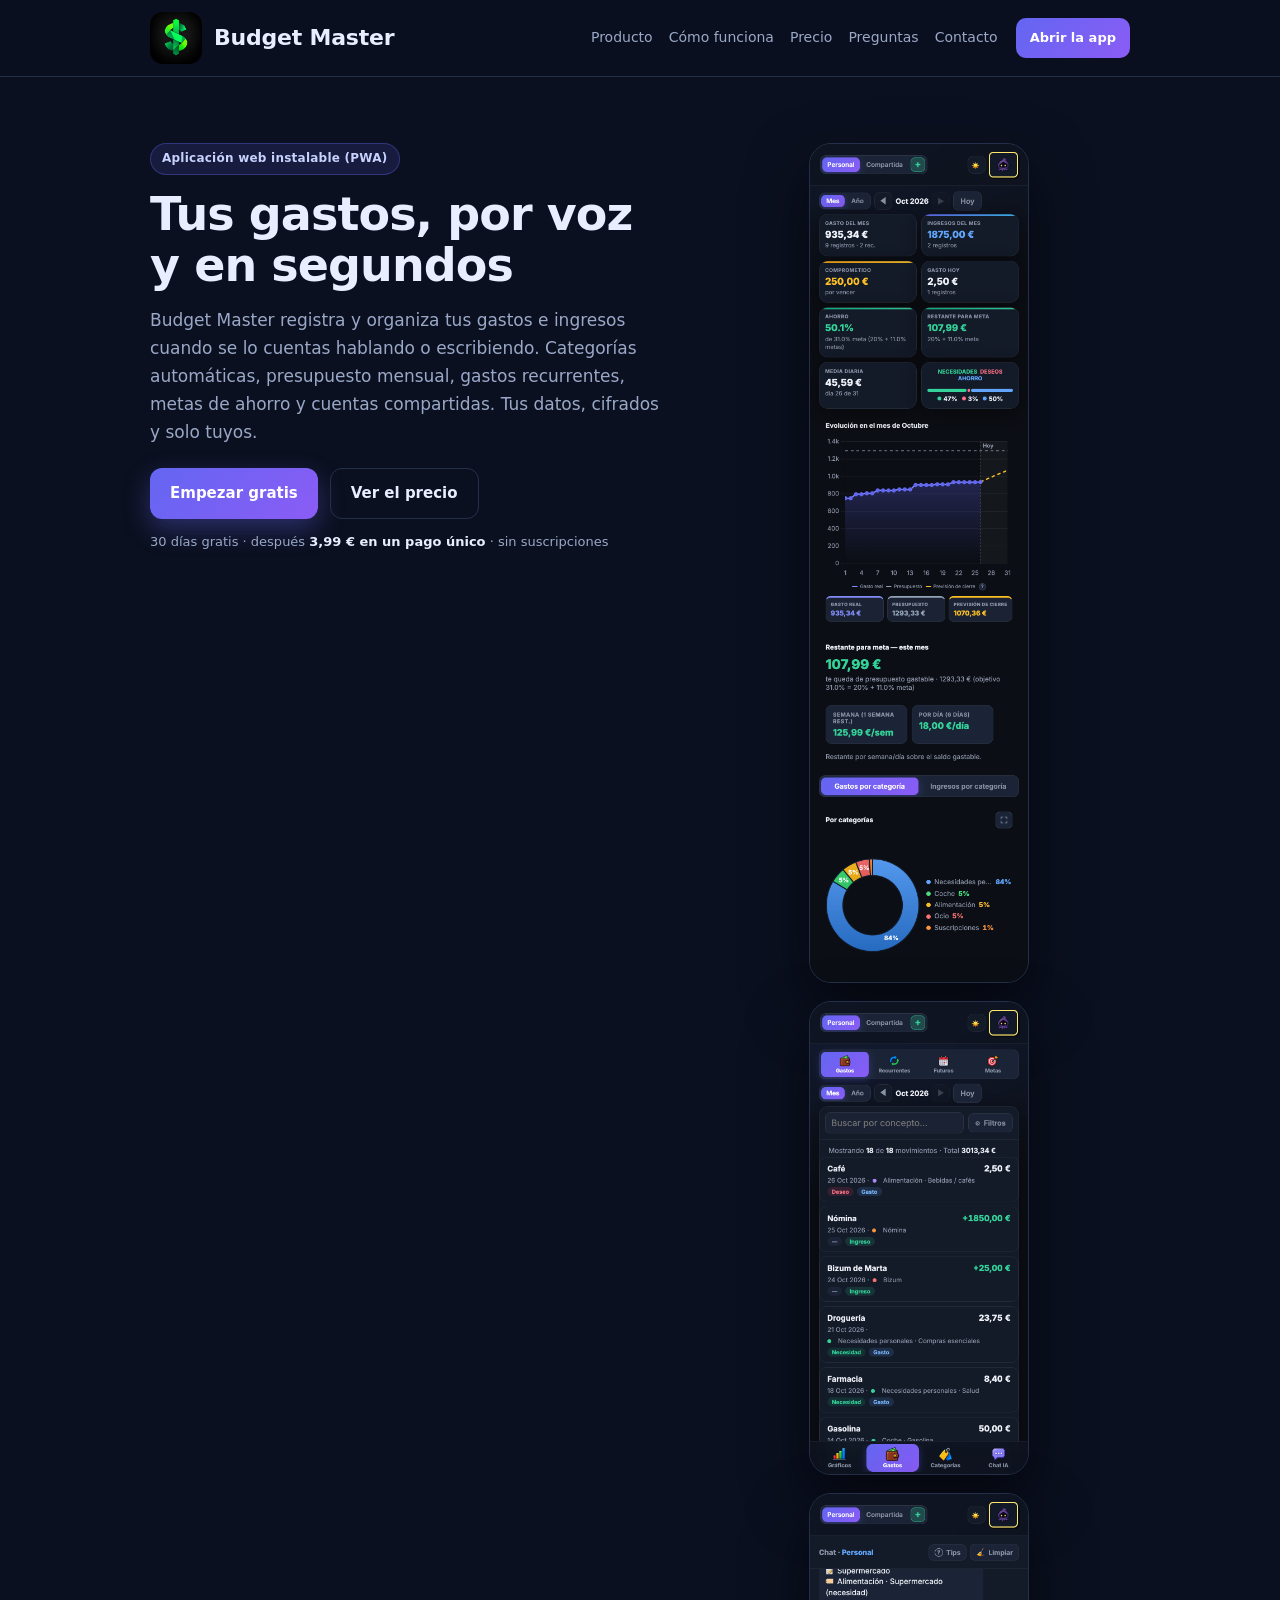
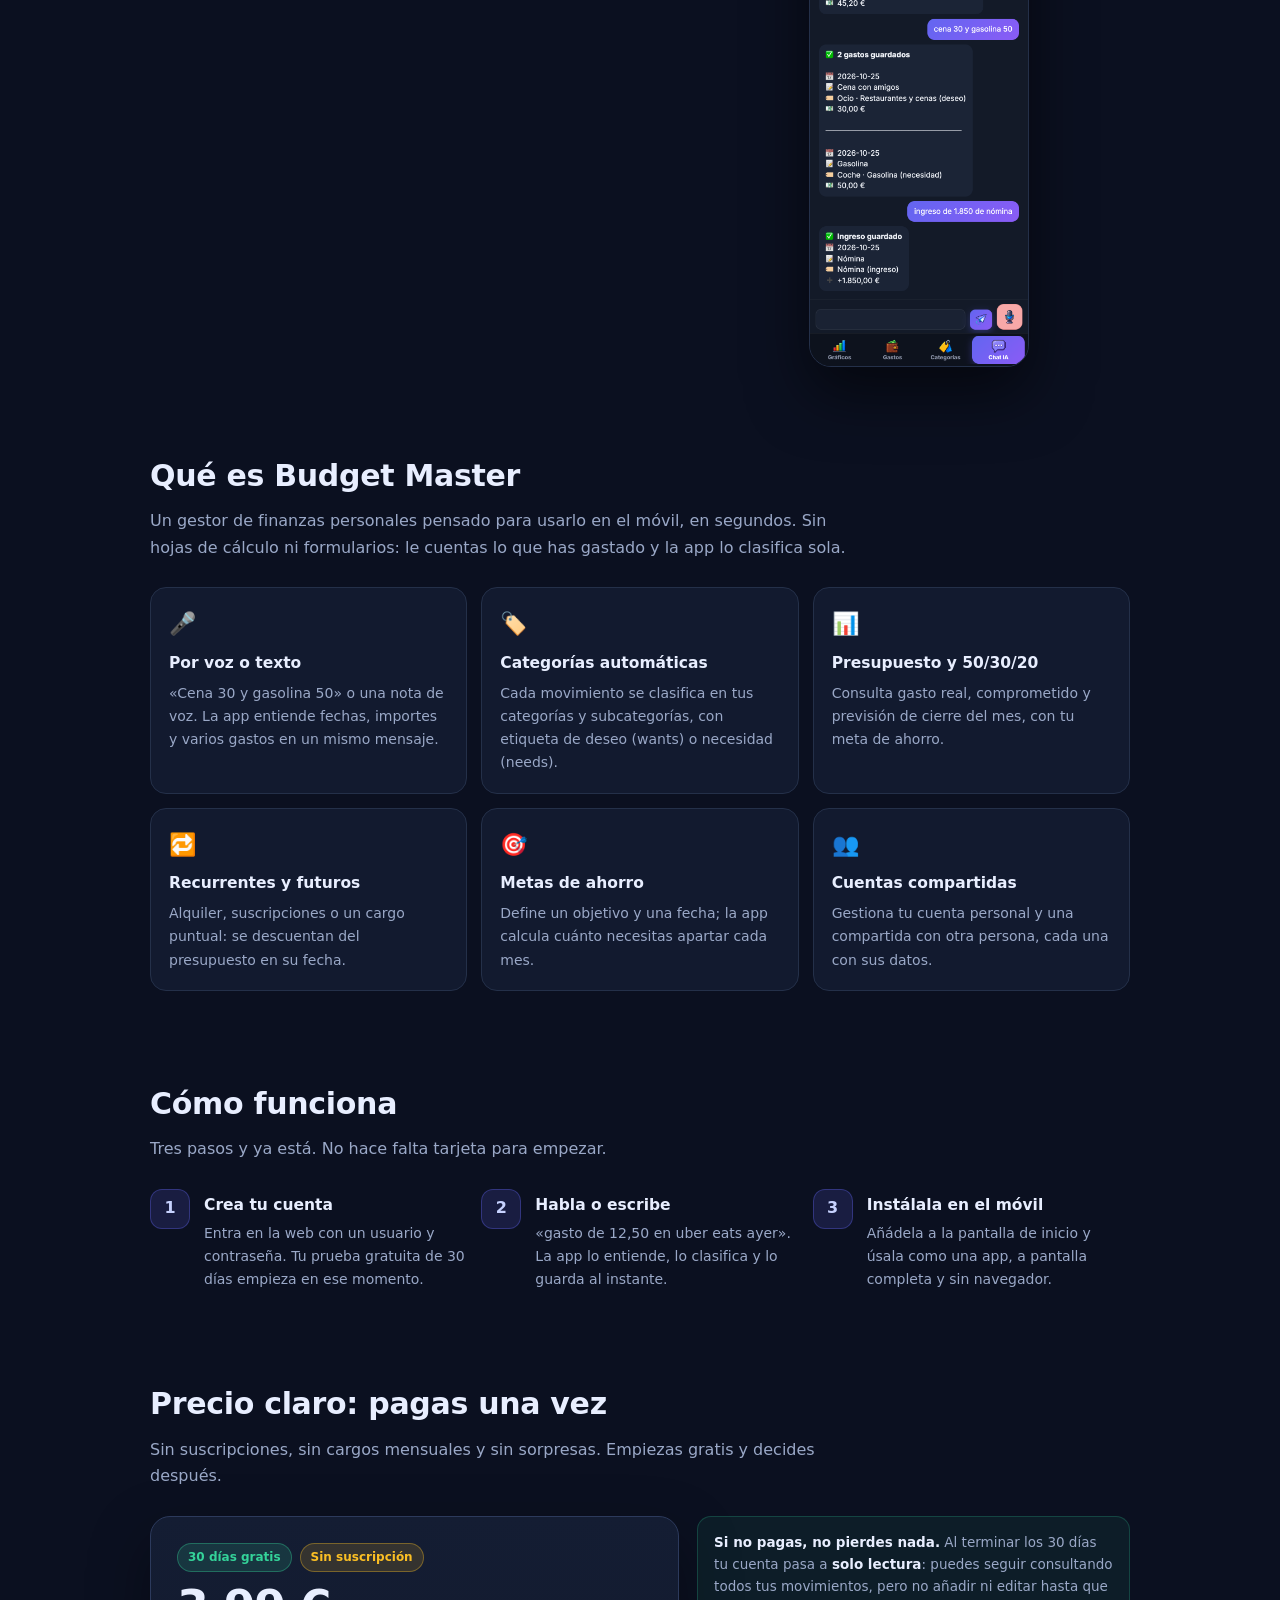
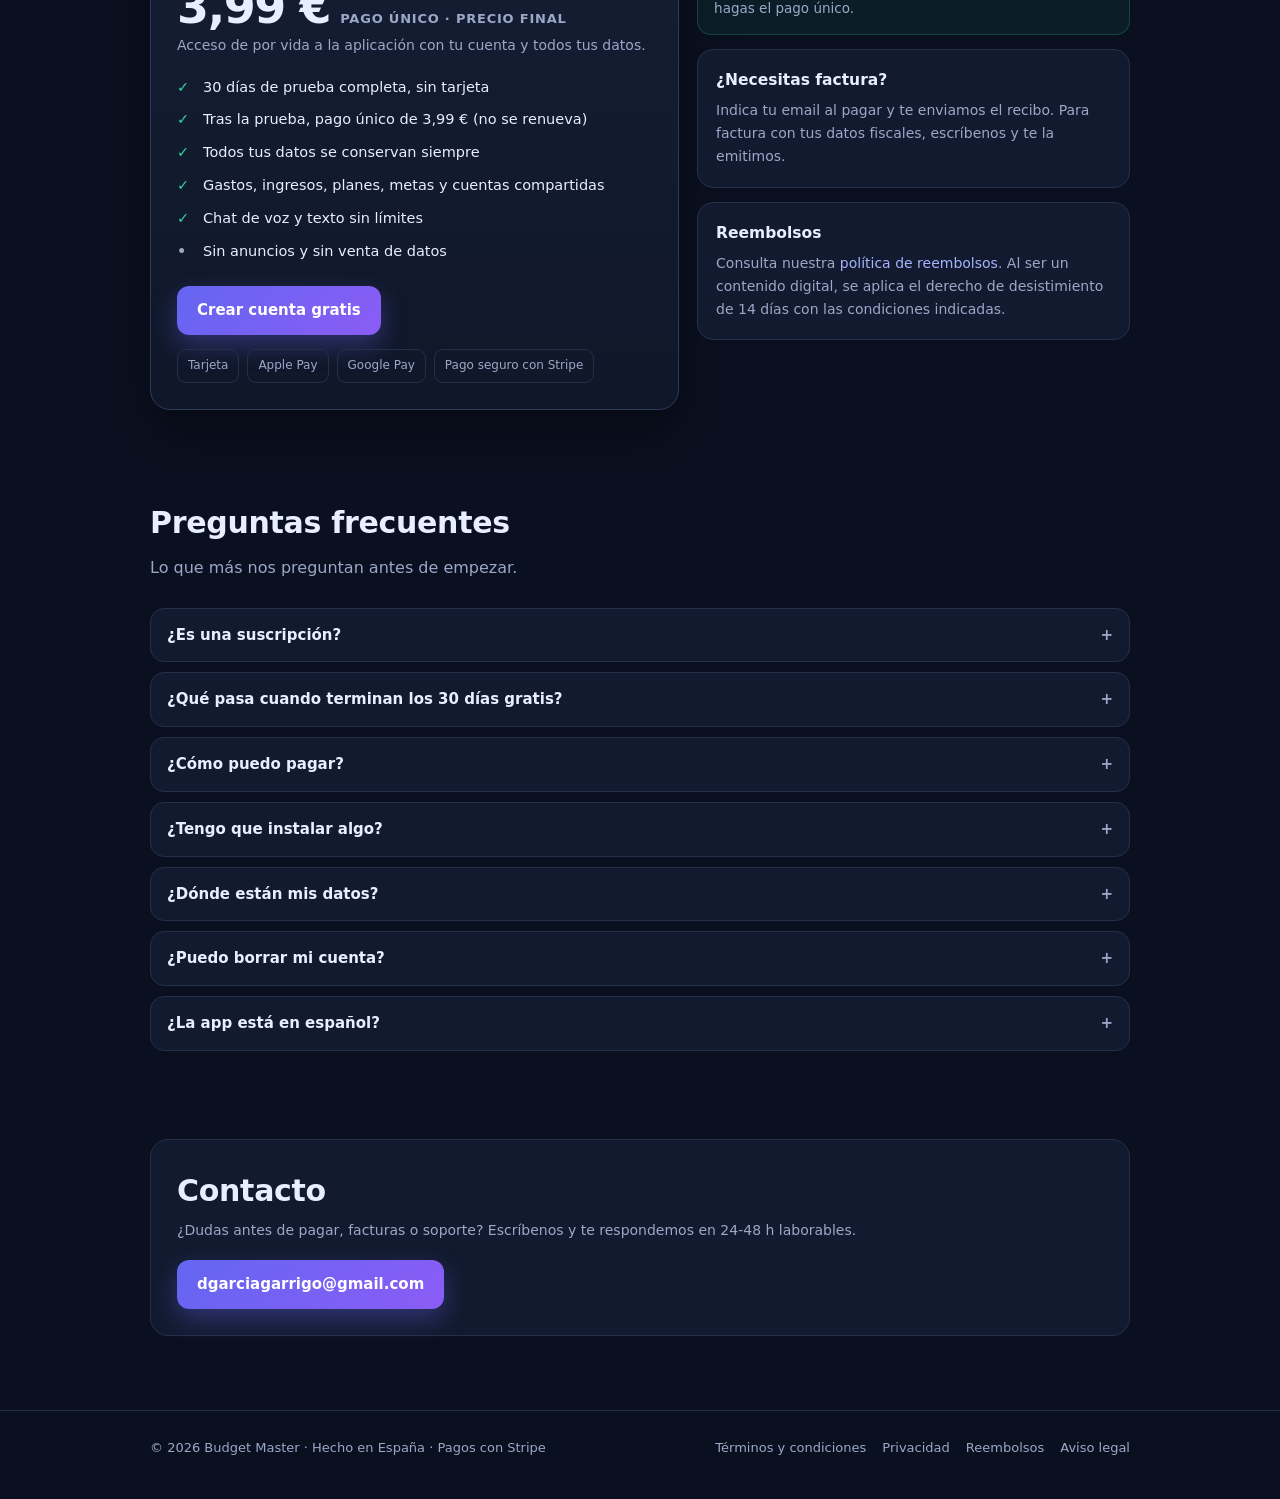
==== commit a88dc9d6: "Landing: logo y nombre más grandes + tres capturas reales de la app apiladas (gráficos, gastos y cha" ====
--- a/index.html
+++ b/index.html
@@ -12,7 +12,7 @@
 
 <header class="nav">
   <div class="wrap nav-in">
-    <a class="brand" href="./"><img src="logo.png" alt="Budget Master" width="34" height="34"><span>Budget Master</span></a>
+    <a class="brand" href="./"><img src="logo.png" alt="Budget Master" width="52" height="52"><span>Budget Master</span></a>
     <nav>
       <a href="#producto">Producto</a>
       <a href="#como">Cómo funciona</a>
@@ -43,25 +43,10 @@
         <p class="tiny">30 días gratis · después <b>3,99 € en un pago único</b> · sin suscripciones</p>
       </div>
 
-      <div class="mock" aria-hidden="true">
-        <div class="phone">
-          <div class="screen">
-            <div class="top"><b>Chat</b> · cuenta personal</div>
-            <div class="bub me">gasto de 25 euros en cena con amigos ayer</div>
-            <div class="bub bot">✅ Gasto guardado
-              <small>Alimentación · Restaurantes y cenas · 25,00 €</small>
-            </div>
-            <div class="bub me">supermercado 45,20 el lunes y cine 12</div>
-            <div class="bub bot">✅ 2 gastos guardados
-              <small>Supermercado 45,20 € · Ocio 12,00 €</small>
-            </div>
-            <div class="bub me">🎤 audio: ingreso de 1.800 de nómina</div>
-            <div class="bub bot">✅ Ingreso guardado
-              <small>Nómina Ayesa · +1.800,00 €</small>
-            </div>
-            <div class="mic-row"><div class="bar"></div><div class="ico">🎤</div></div>
-          </div>
-        </div>
+      <div class="shots" aria-label="Capturas de la app en el móvil">
+          <img src="screens/charts.png" alt="Gráficos de Budget Master: KPIs del mes y desglose por categorías" width="390" height="1500" decoding="async">
+          <img src="screens/gastos.png" alt="Lista de gastos con las pestañas Gastos, Recurrentes, Futuros y Metas" width="390" height="844" loading="lazy" decoding="async">
+          <img src="screens/chat.png" alt="Chat de Budget Master con ejemplos de gastos e ingresos" width="390" height="844" loading="lazy" decoding="async">
       </div>
     </div>
   </section>
--- a/styles.css
+++ b/styles.css
@@ -37,8 +37,8 @@
   border-bottom: 1px solid var(--line);
 }
 .nav-in { display: flex; align-items: center; gap: 18px; padding: 12px 0; }
-.brand { display: flex; align-items: center; gap: 10px; font-weight: 800; font-size: 16px; color: var(--text); }
-.brand img { border-radius: 9px; display: block; }
+.brand { display: flex; align-items: center; gap: 12px; font-weight: 800; font-size: 22px; letter-spacing: -.01em; color: var(--text); }
+.brand img { width: 52px; height: 52px; border-radius: 13px; display: block; }
 .nav nav { display: flex; gap: 16px; margin-left: auto; font-size: 14px; }
 .nav nav a { color: var(--muted); }
 .nav nav a:hover { color: var(--text); text-decoration: none; }
@@ -62,7 +62,7 @@
 
 /* ── Hero ── */
 .hero { padding: 66px 0 40px; }
-.hero-in { display: grid; grid-template-columns: 1.15fr .85fr; gap: 44px; align-items: center; }
+.hero-in { display: grid; grid-template-columns: 1.1fr .9fr; gap: 44px; align-items: start; }
 .pill {
   display: inline-block; font-size: 12px; font-weight: 700; letter-spacing: .02em;
   color: #c7d2fe; background: rgba(99, 102, 241, .14);
@@ -75,24 +75,14 @@
 .tiny { font-size: 13px; color: var(--muted); margin: 0; }
 .tiny b { color: var(--text); }
 
-/* ── Móvil de muestra (CSS, sin imágenes) ── */
-.mock { display: flex; justify-content: center; }
-.phone {
-  width: min(300px, 100%); border-radius: 34px; padding: 12px;
-  background: linear-gradient(160deg, #1b2440, #0c1224);
-  border: 1px solid var(--line);
-  box-shadow: 0 30px 70px rgba(0, 0, 0, .5), inset 0 0 0 1px rgba(255, 255, 255, .03);
+/* ── Capturas reales de la app (móvil), apiladas ── */
+.shots { display: flex; flex-direction: column; align-items: center; gap: 18px; }
+.shots img {
+  display: block; width: min(220px, 100%); height: auto;
+  border-radius: 22px; border: 1px solid var(--line);
+  background: #0a0f1e;
+  box-shadow: 0 26px 60px rgba(0, 0, 0, .55), inset 0 0 0 1px rgba(255, 255, 255, .03);
 }
-.screen { background: #0a0f1e; border-radius: 24px; padding: 14px 12px; min-height: 330px; display: flex; flex-direction: column; gap: 9px; }
-.screen .top { display: flex; align-items: center; gap: 8px; padding-bottom: 8px; border-bottom: 1px solid #1b2440; font-size: 12px; color: var(--muted); }
-.screen .top b { color: var(--text); font-size: 13px; }
-.bub { max-width: 90%; padding: 8px 11px; border-radius: 12px; font-size: 12.5px; line-height: 1.45; }
-.bub.me { align-self: flex-end; background: linear-gradient(135deg, #4f46e5, #6d28d9); color: #fff; border-bottom-right-radius: 4px; }
-.bub.bot { align-self: flex-start; background: #141d33; border: 1px solid #22304d; border-bottom-left-radius: 4px; }
-.bub small { display: block; color: #9aa8c7; font-size: 11px; margin-top: 3px; }
-.mic-row { margin-top: auto; display: flex; gap: 8px; padding-top: 10px; }
-.mic-row .bar { flex: 1; height: 34px; border-radius: 10px; background: #101a30; border: 1px solid #22304d; }
-.mic-row .ico { width: 34px; height: 34px; border-radius: 10px; display: grid; place-items: center; background: #2a1c22; border: 1px solid #4a2b33; color: #f7a8a8; font-size: 15px; }
 
 /* ── Secciones ── */
 section { padding: 44px 0; }
@@ -189,7 +179,8 @@
 
 @media (max-width: 860px) {
   .hero-in { grid-template-columns: 1fr; gap: 26px; }
-  .mock { order: 2; }
+  .shots { order: 2; }
+  .hero-in { gap: 34px; }
   .grid { grid-template-columns: repeat(2, 1fr); }
   .steps { grid-template-columns: 1fr; }
   .price-wrap { grid-template-columns: 1fr; }
@@ -199,4 +190,8 @@
   .grid { grid-template-columns: 1fr; }
   .hero { padding-top: 40px; }
   .price-big { font-size: 40px; }
+  .nav-in { padding: 9px 0; gap: 12px; }
+  .brand { font-size: 19px; gap: 9px; }
+  .brand img { width: 42px; height: 42px; border-radius: 11px; }
+  .shots img { width: min(240px, 76vw); }
 }
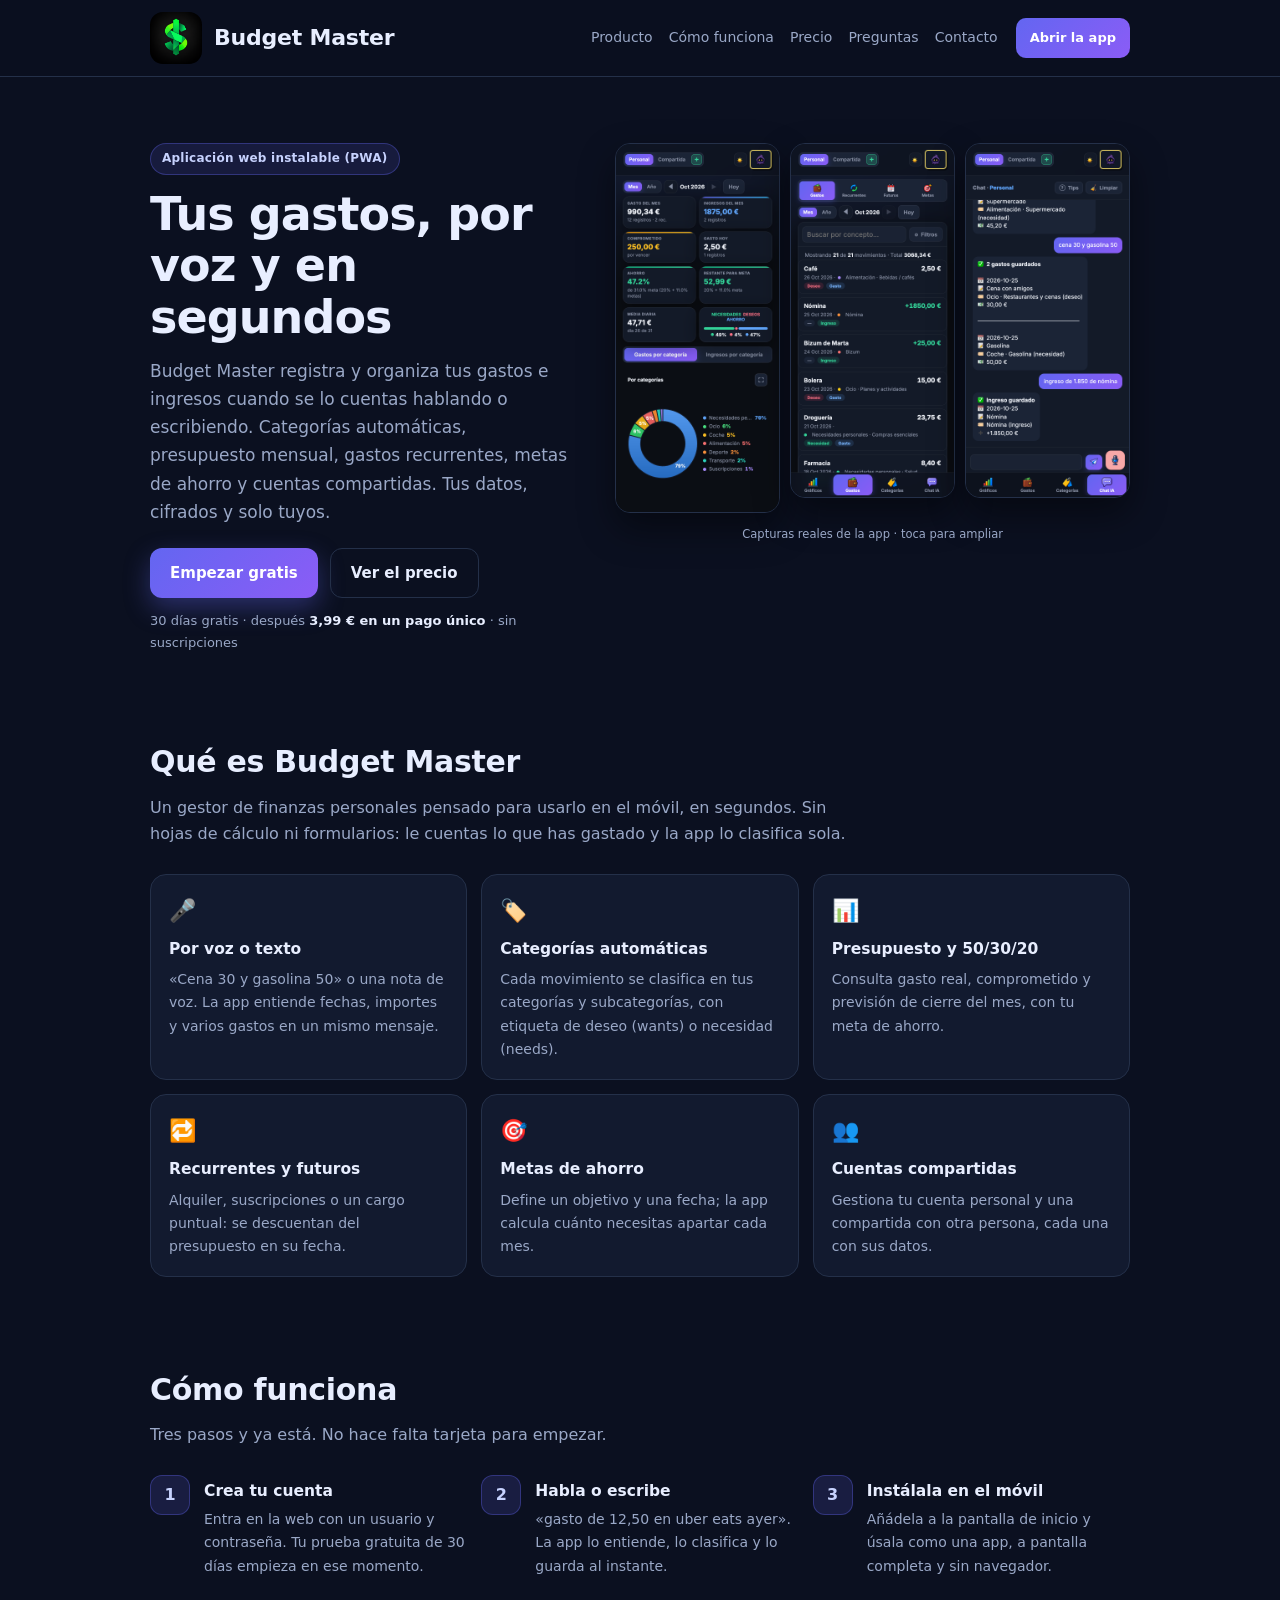
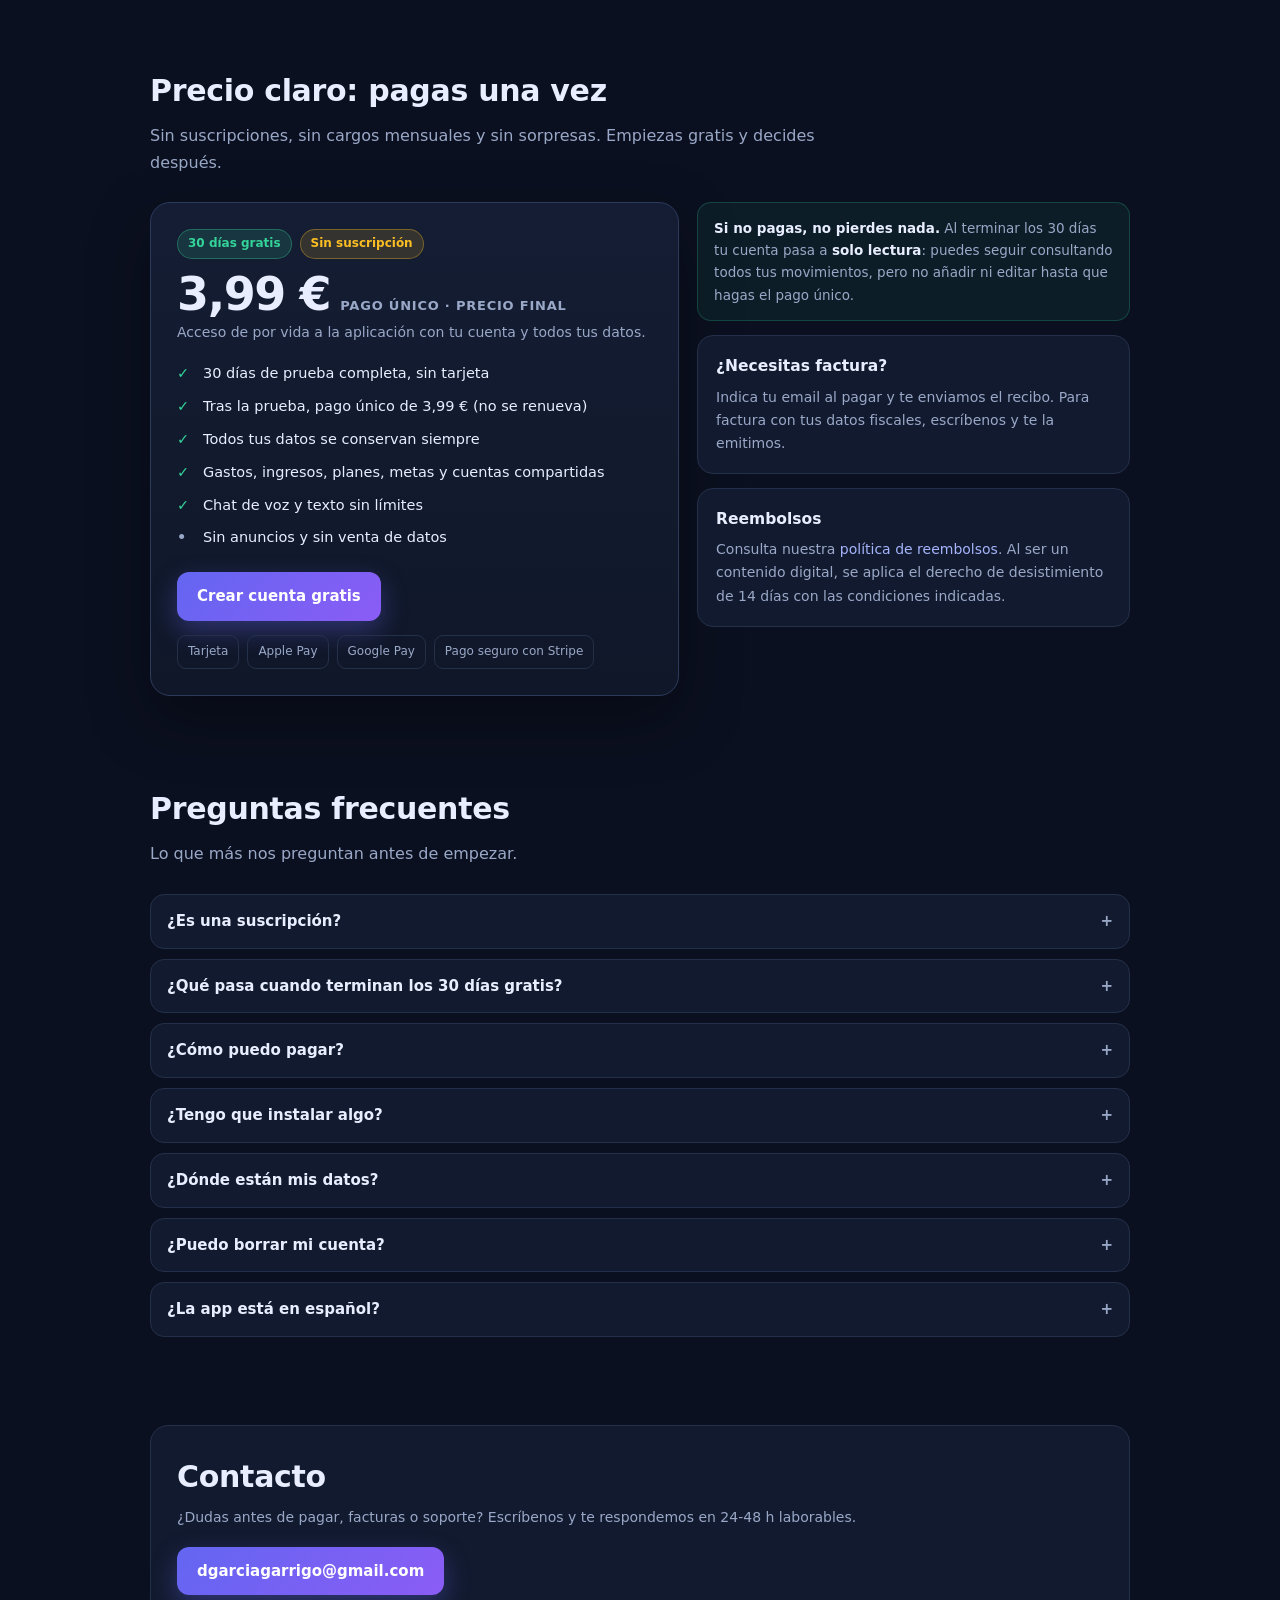
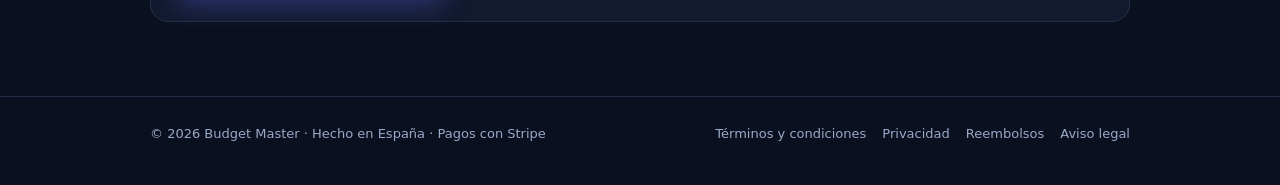
==== commit ff97f50d: "Landing: capturas en cuadrícula de 3 columnas y pie con Deporte/Transporte y Ocio como 2ª categoría" ====
--- a/index.html
+++ b/index.html
@@ -44,9 +44,16 @@
       </div>
 
       <div class="shots" aria-label="Capturas de la app en el móvil">
-          <img src="screens/charts.png" alt="Gráficos de Budget Master: KPIs del mes y desglose por categorías" width="390" height="1500" decoding="async">
-          <img src="screens/gastos.png" alt="Lista de gastos con las pestañas Gastos, Recurrentes, Futuros y Metas" width="390" height="844" loading="lazy" decoding="async">
-          <img src="screens/chat.png" alt="Chat de Budget Master con ejemplos de gastos e ingresos" width="390" height="844" loading="lazy" decoding="async">
+          <a class="shot" href="screens/charts.png" target="_blank" rel="noopener" title="Gráficos: KPIs y reparto por categorías">
+            <img src="screens/charts.png" alt="Gráficos de Budget Master: KPIs del mes y reparto por categorías" width="390" height="880" decoding="async">
+          </a>
+          <a class="shot" href="screens/gastos.png" target="_blank" rel="noopener" title="Gastos: lista y pestañas Recurrentes, Futuros y Metas">
+            <img src="screens/gastos.png" alt="Lista de gastos con las pestañas Gastos, Recurrentes, Futuros y Metas" width="390" height="844" decoding="async">
+          </a>
+          <a class="shot" href="screens/chat.png" target="_blank" rel="noopener" title="Chat IA: ejemplos de gastos e ingresos">
+            <img src="screens/chat.png" alt="Chat de Budget Master con ejemplos de gastos e ingresos" width="390" height="844" loading="lazy" decoding="async">
+          </a>
+          <p class="shots-note">Capturas reales de la app · toca para ampliar</p>
       </div>
     </div>
   </section>
--- a/styles.css
+++ b/styles.css
@@ -62,7 +62,7 @@
 
 /* ── Hero ── */
 .hero { padding: 66px 0 40px; }
-.hero-in { display: grid; grid-template-columns: 1.1fr .9fr; gap: 44px; align-items: start; }
+.hero-in { display: grid; grid-template-columns: .95fr 1.15fr; gap: 40px; align-items: start; }
 .pill {
   display: inline-block; font-size: 12px; font-weight: 700; letter-spacing: .02em;
   color: #c7d2fe; background: rgba(99, 102, 241, .14);
@@ -75,13 +75,22 @@
 .tiny { font-size: 13px; color: var(--muted); margin: 0; }
 .tiny b { color: var(--text); }
 
-/* ── Capturas reales de la app (móvil), apiladas ── */
-.shots { display: flex; flex-direction: column; align-items: center; gap: 18px; }
-.shots img {
-  display: block; width: min(220px, 100%); height: auto;
-  border-radius: 22px; border: 1px solid var(--line);
-  background: #0a0f1e;
-  box-shadow: 0 26px 60px rgba(0, 0, 0, .55), inset 0 0 0 1px rgba(255, 255, 255, .03);
+/* ── Capturas reales de la app (móvil), en cuadrícula ── */
+.shots {
+  display: grid; grid-template-columns: repeat(3, 1fr); gap: 10px;
+  align-items: start; width: 100%; max-width: 560px; margin: 0 auto;
+}
+.shot {
+  display: block; border-radius: 15px; overflow: hidden;
+  border: 1px solid var(--line); background: #0a0f1e;
+  box-shadow: 0 16px 36px rgba(0, 0, 0, .45), inset 0 0 0 1px rgba(255, 255, 255, .03);
+  transition: transform .15s ease, box-shadow .15s ease;
+}
+.shot:hover { transform: translateY(-2px); box-shadow: 0 22px 44px rgba(0, 0, 0, .55); }
+.shot img { display: block; width: 100%; height: auto; }
+.shots-note {
+  grid-column: 1 / -1; margin: 2px 0 0; text-align: center;
+  font-size: 11.5px; color: var(--muted);
 }
 
 /* ── Secciones ── */
@@ -179,8 +188,8 @@
 
 @media (max-width: 860px) {
   .hero-in { grid-template-columns: 1fr; gap: 26px; }
-  .shots { order: 2; }
-  .hero-in { gap: 34px; }
+  .shots { order: 2; max-width: 520px; }
+  .hero-in { gap: 30px; }
   .grid { grid-template-columns: repeat(2, 1fr); }
   .steps { grid-template-columns: 1fr; }
   .price-wrap { grid-template-columns: 1fr; }
@@ -193,5 +202,5 @@
   .nav-in { padding: 9px 0; gap: 12px; }
   .brand { font-size: 19px; gap: 9px; }
   .brand img { width: 42px; height: 42px; border-radius: 11px; }
-  .shots img { width: min(240px, 76vw); }
-}
+  .shots { max-width: 100%; gap: 8px; }
+}
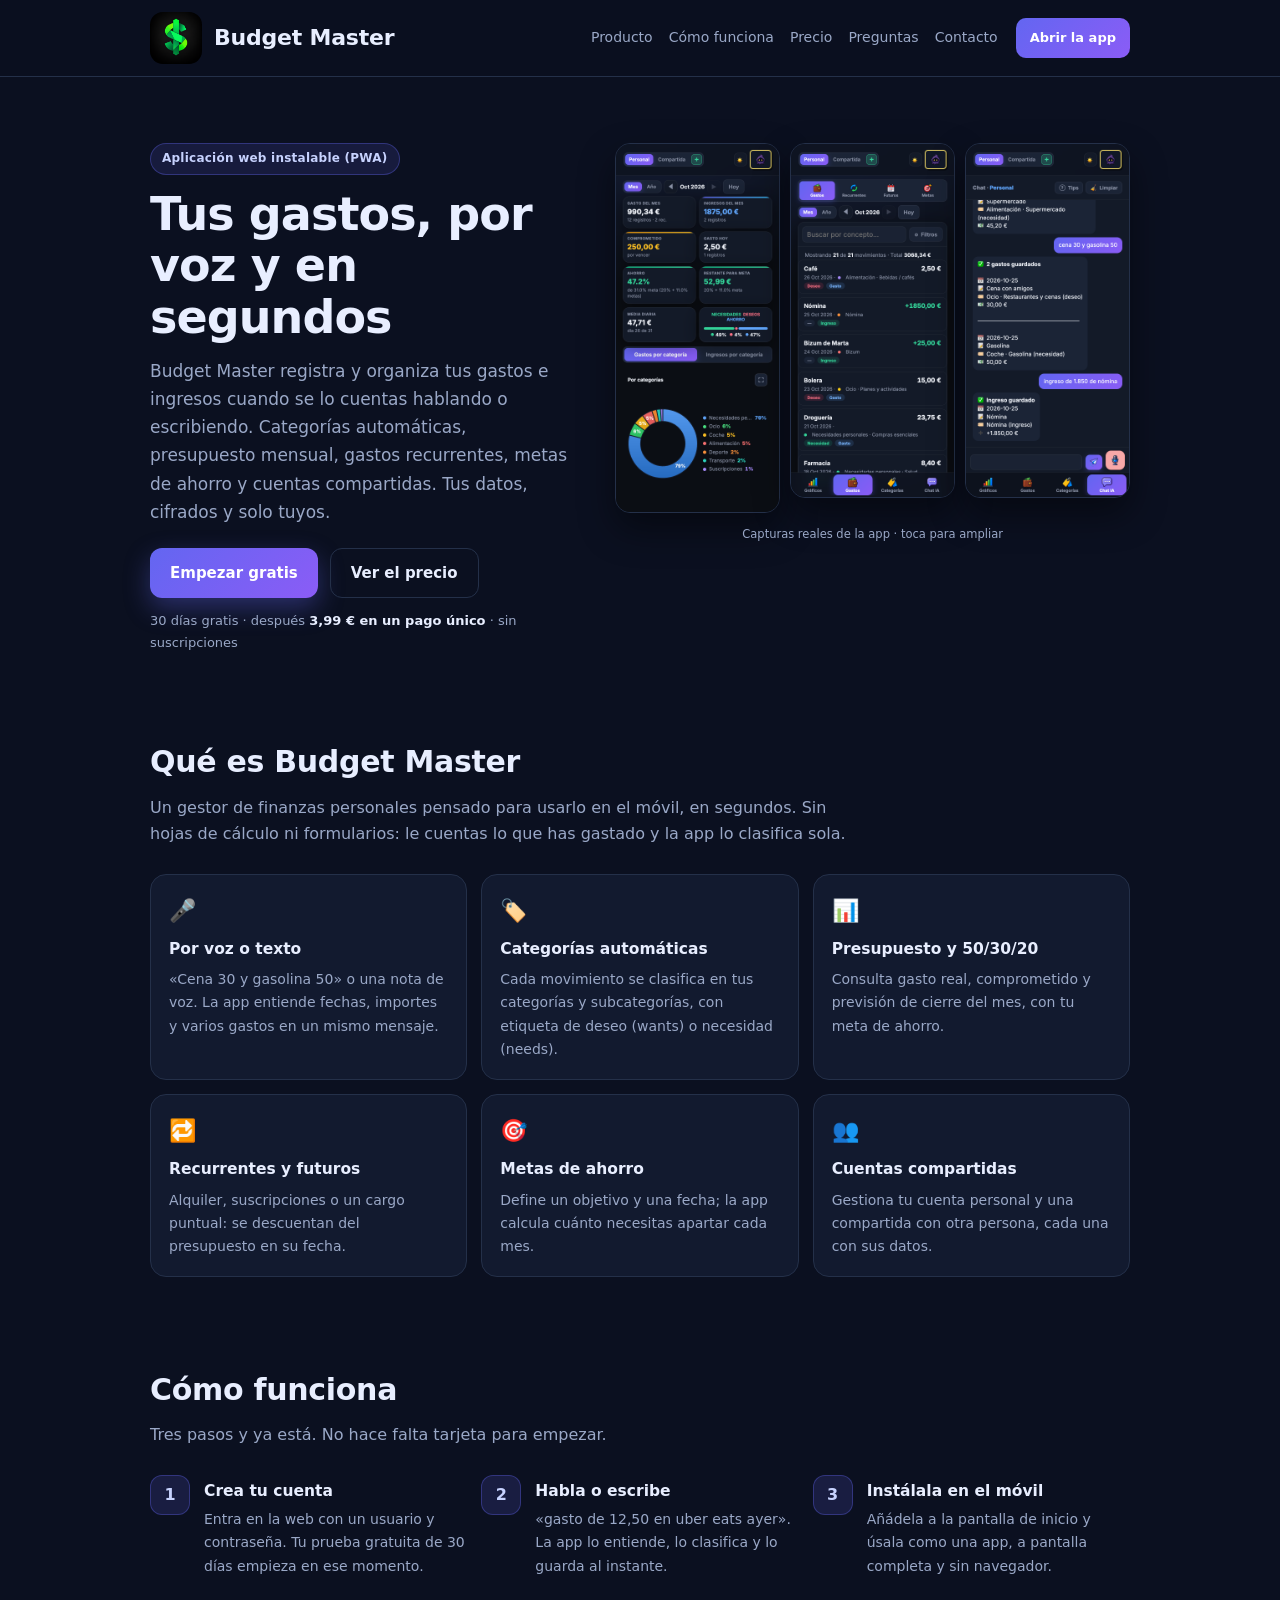
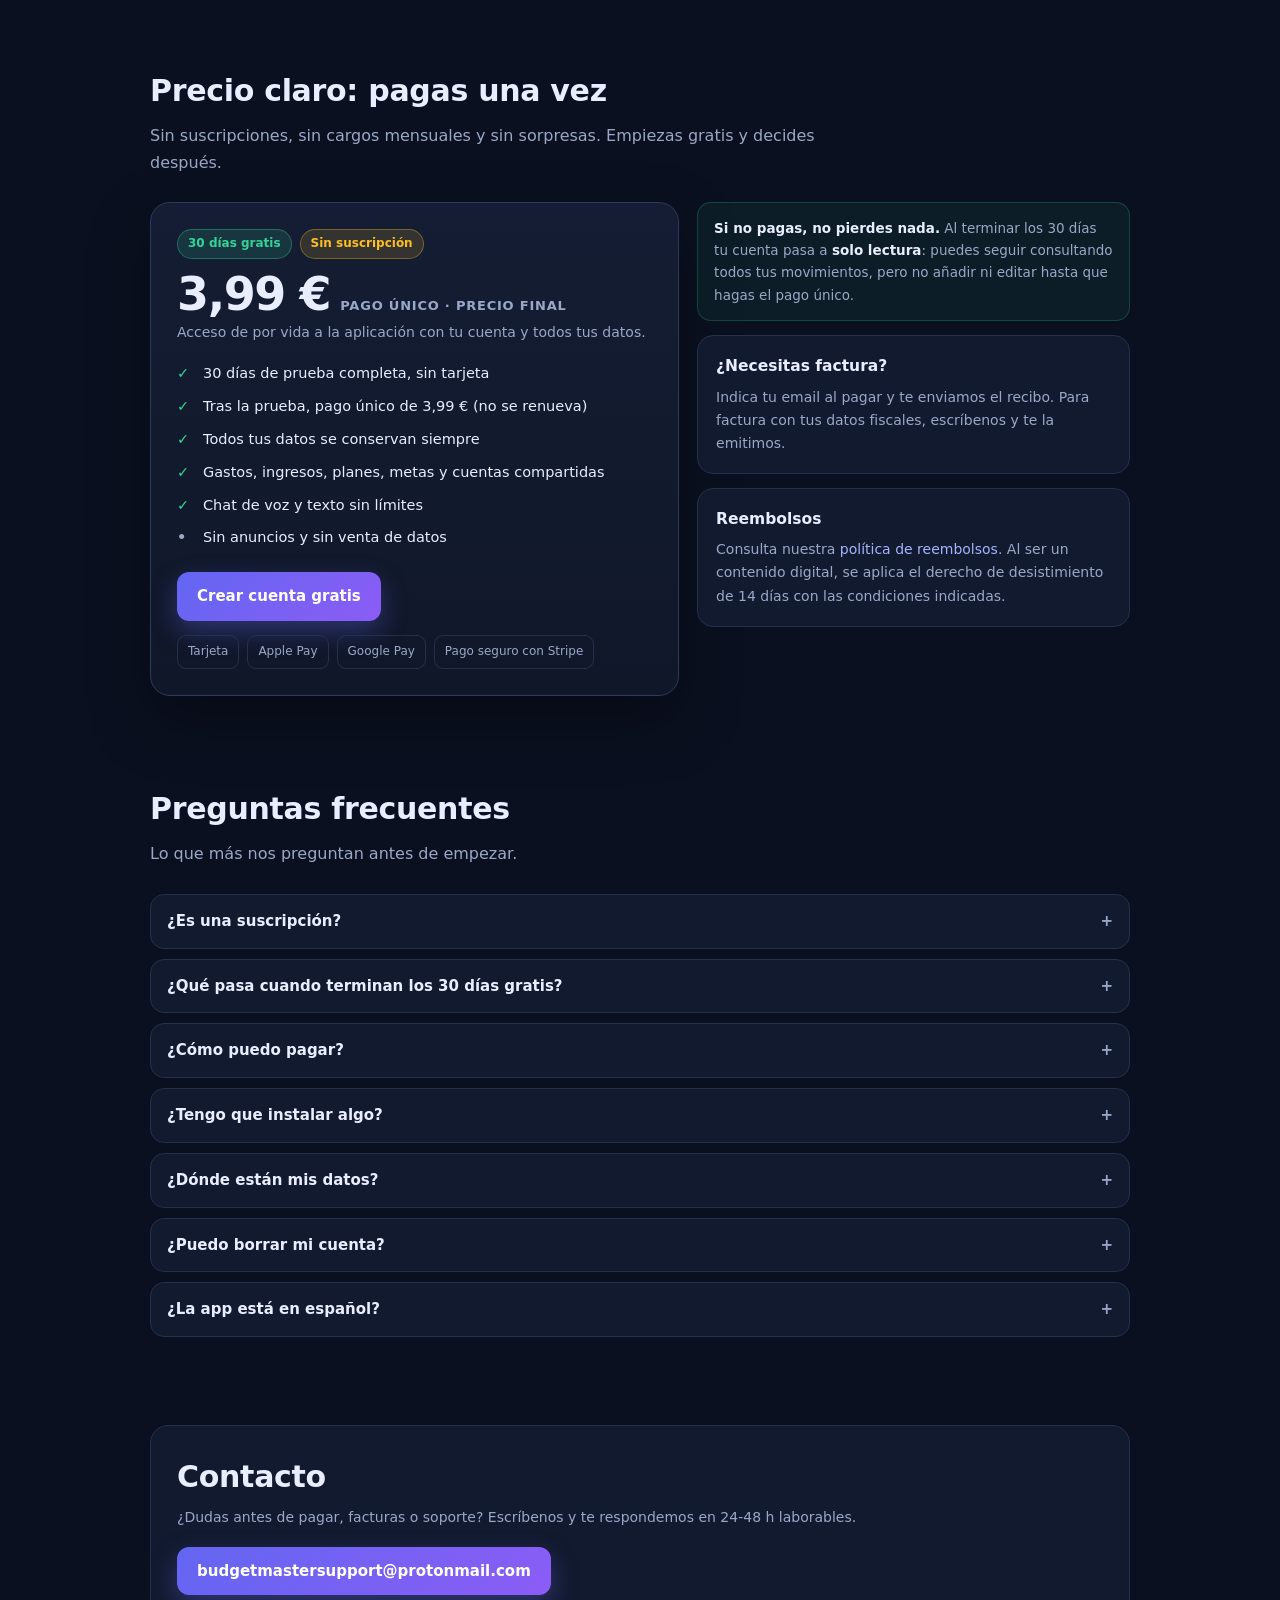
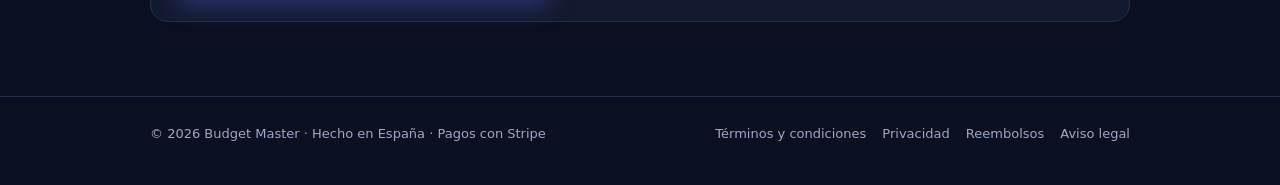
==== commit c94512ba: "Contacto: cambiar el email personal por budgetmastersupport@protonmail.com en todas las páginas" ====
--- a/index.html
+++ b/index.html
@@ -194,7 +194,7 @@
           <h2>Contacto</h2>
           <p>¿Dudas antes de pagar, facturas o soporte? Escríbenos y te respondemos en 24-48 h laborables.</p>
         </div>
-        <a class="btn" href="mailto:dgarciagarrigo@gmail.com?subject=Budget%20Master">dgarciagarrigo@gmail.com</a>
+        <a class="btn" href="mailto:budgetmastersupport@protonmail.com?subject=Budget%20Master">budgetmastersupport@protonmail.com</a>
       </div>
     </div>
   </section>
